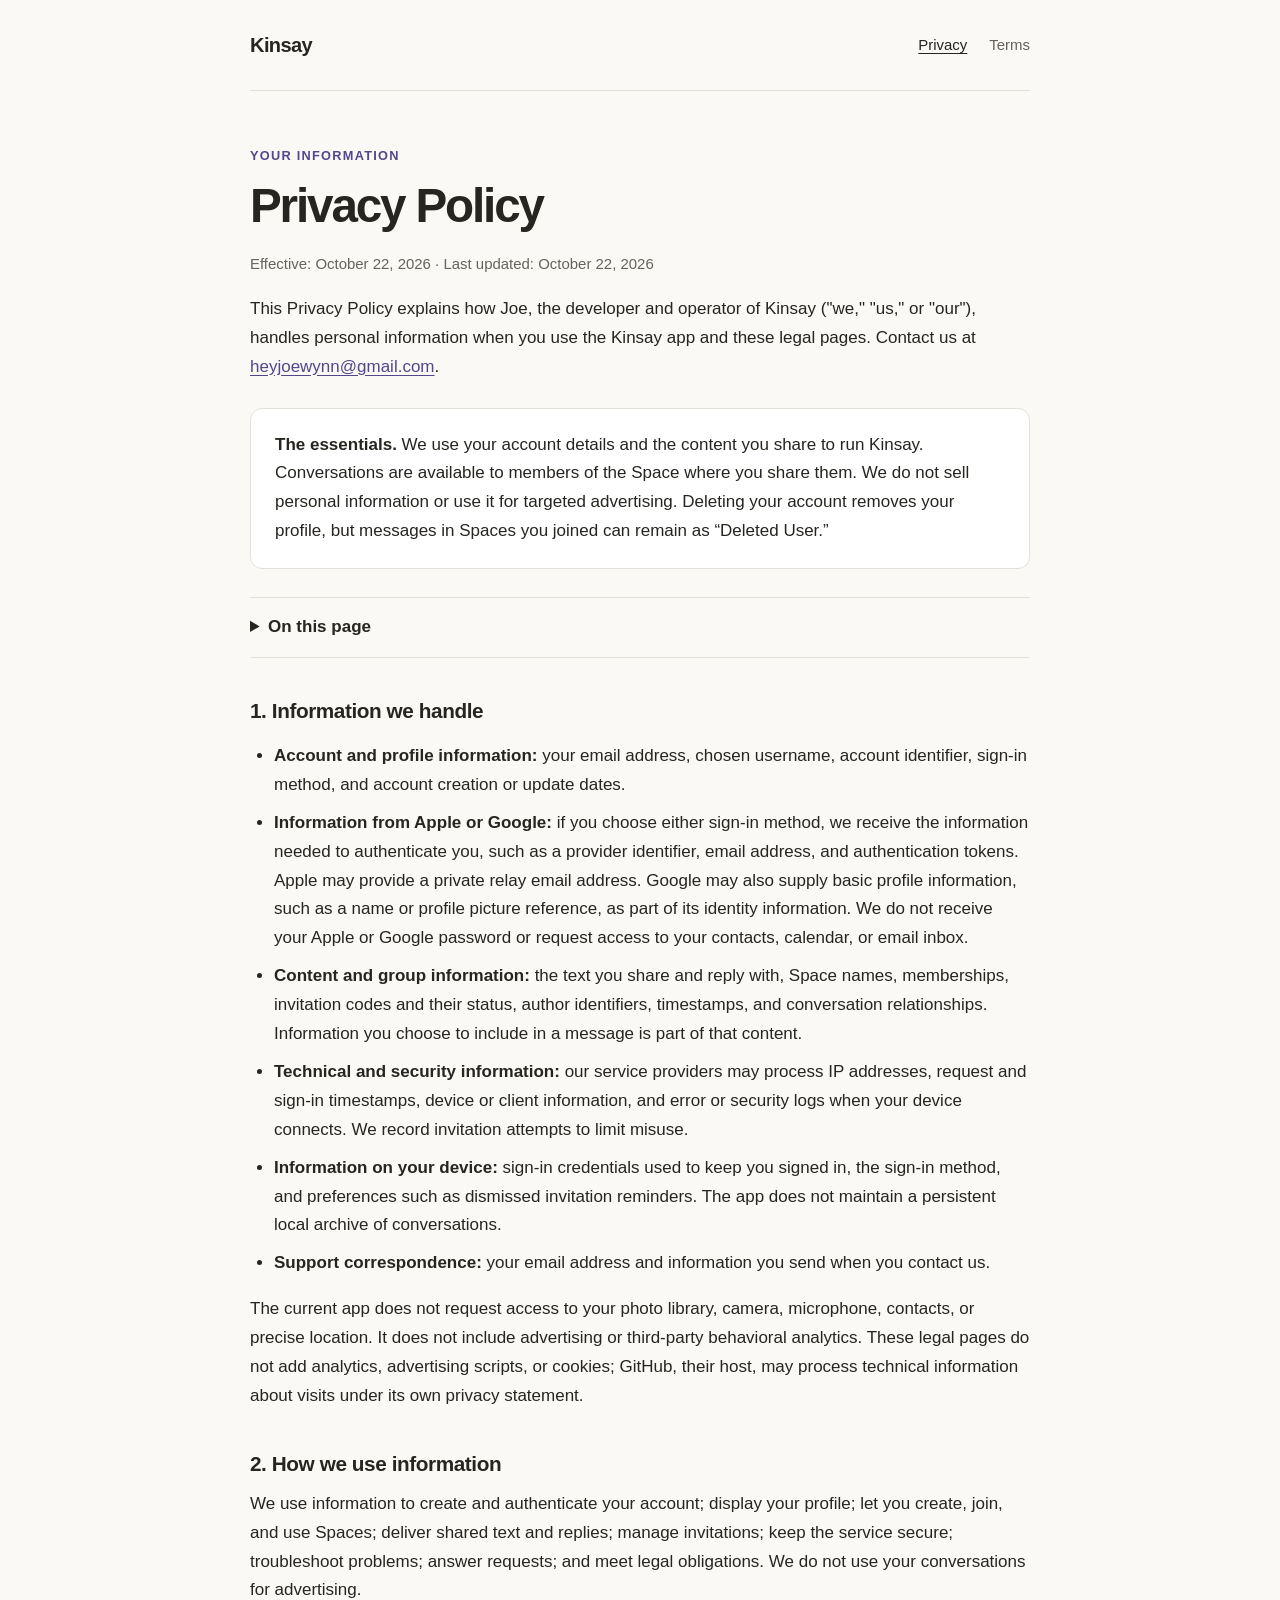
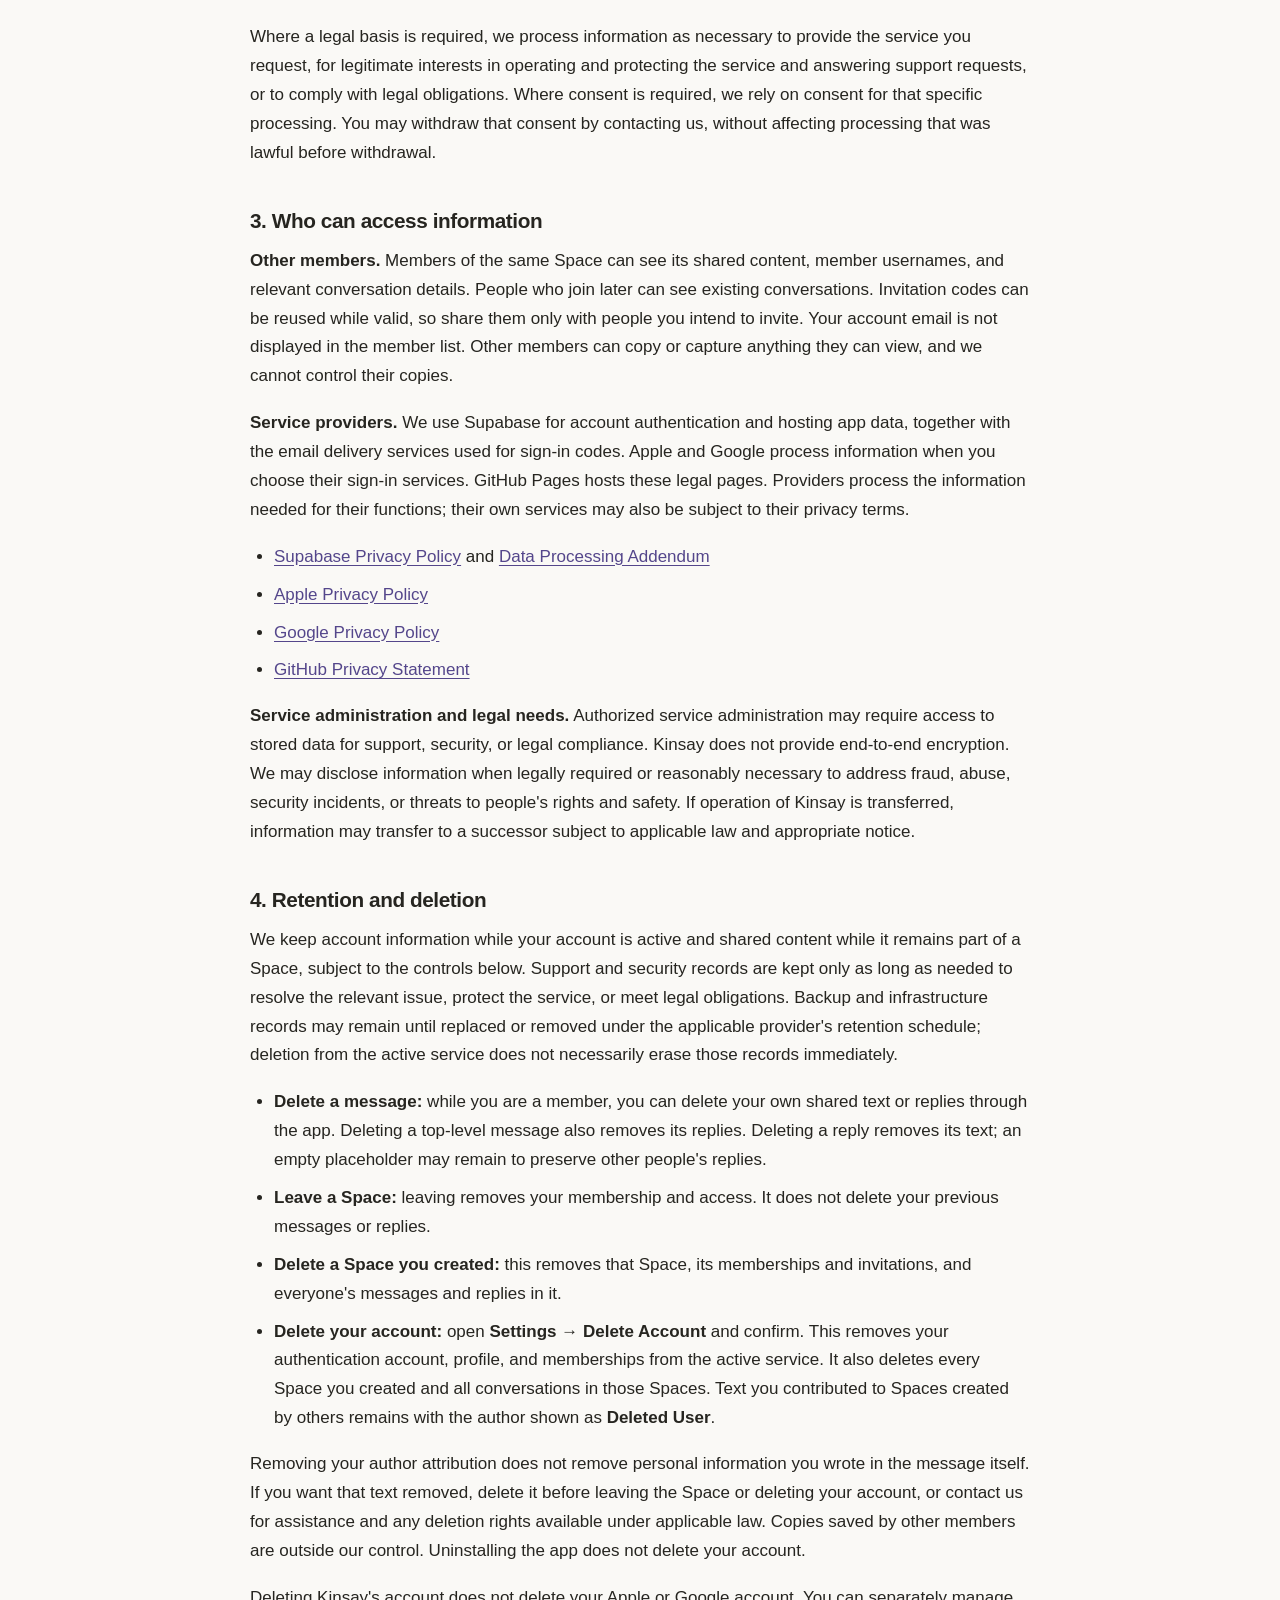
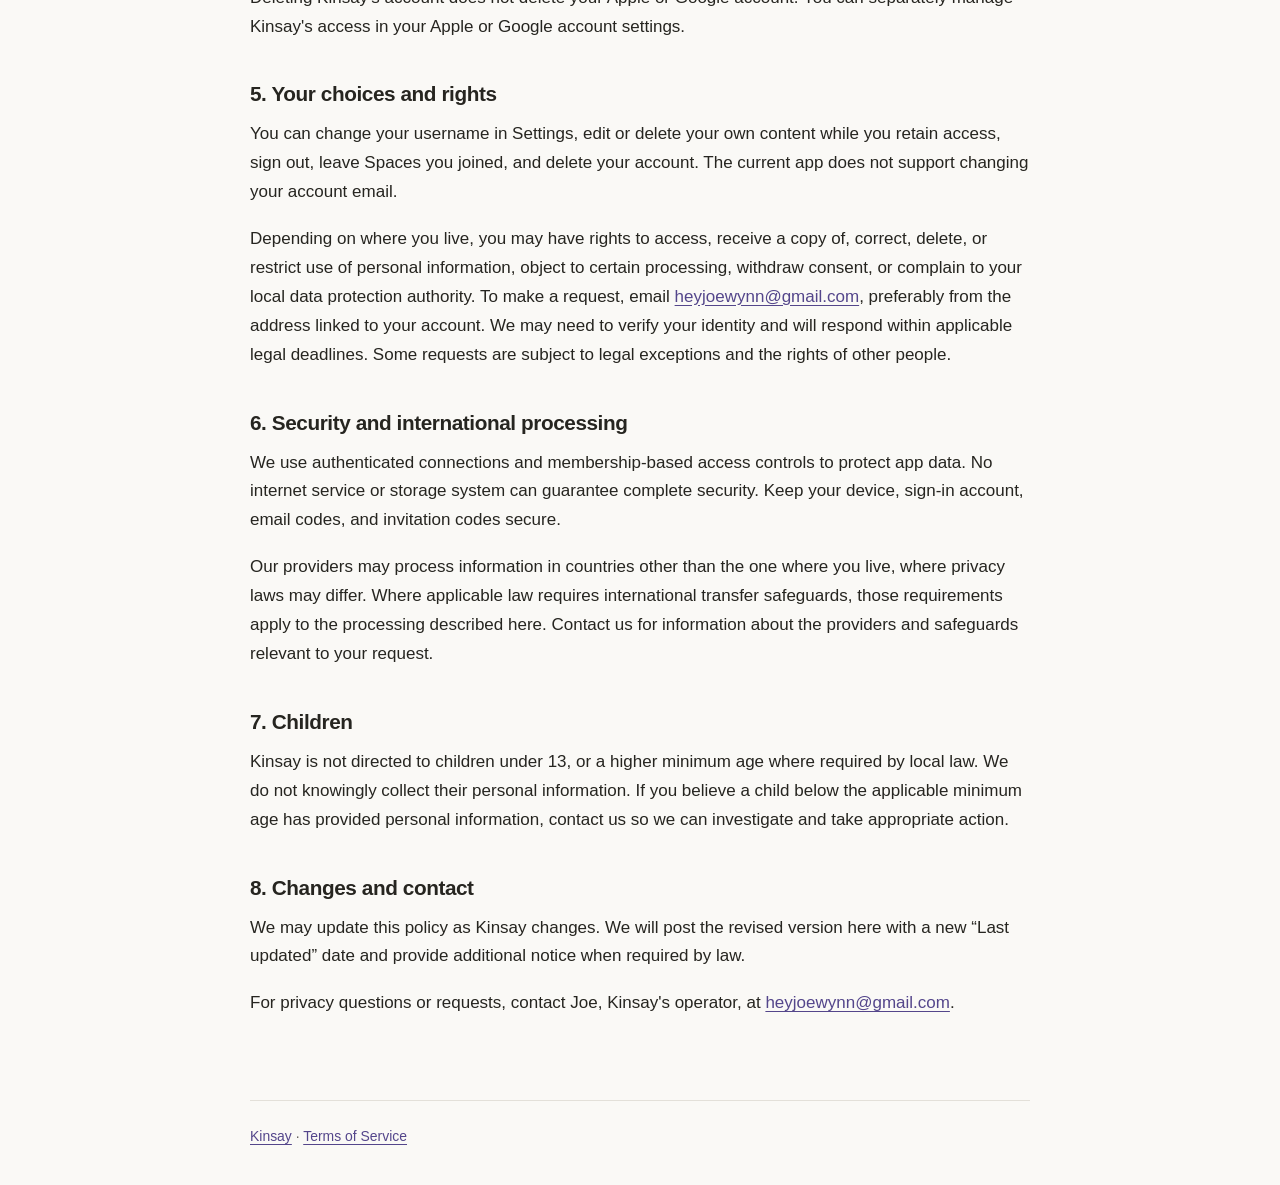
==== privacy.html @ 6ae23a5e "Publish Kinsay Privacy Policy and Terms of Service" ====
<!doctype html>
<html lang="en">
<head>
  <meta charset="utf-8">
  <meta name="viewport" content="width=device-width, initial-scale=1">
  <meta name="description" content="Learn how Kinsay handles account details, shared conversations, sign-in information, and account deletion.">
  <meta name="referrer" content="no-referrer">
  <title>Privacy Policy — Kinsay</title>
  <link rel="stylesheet" href="styles.css">
</head>
<body>
  <a class="skip-link" href="#main">Skip to content</a>
  <header class="site-header">
    <a class="brand" href="./" aria-label="Kinsay home">Kinsay</a>
    <nav aria-label="Legal"><a href="privacy.html" aria-current="page">Privacy</a><a href="terms.html">Terms</a></nav>
  </header>
  <main id="main">
    <article aria-labelledby="title">
      <p class="eyebrow">Your information</p>
      <h1 id="title">Privacy Policy</h1>
      <p class="date">Effective: October 22, 2026 · Last updated: October 22, 2026</p>
      <p>This Privacy Policy explains how Joe, the developer and operator of Kinsay ("we," "us," or "our"), handles personal information when you use the Kinsay app and these legal pages. Contact us at <a class="contact" href="mailto:heyjoewynn@gmail.com">heyjoewynn@gmail.com</a>.</p>
      <div class="notice">
        <p><strong>The essentials.</strong> We use your account details and the content you share to run Kinsay. Conversations are available to members of the Space where you share them. We do not sell personal information or use it for targeted advertising. Deleting your account removes your profile, but messages in Spaces you joined can remain as “Deleted User.”</p>
      </div>
      <details>
        <summary>On this page</summary>
        <ol>
          <li><a href="#information">Information we handle</a></li>
          <li><a href="#use">How we use information</a></li>
          <li><a href="#sharing">Who can access information</a></li>
          <li><a href="#retention">Retention and deletion</a></li>
          <li><a href="#choices">Your choices and rights</a></li>
          <li><a href="#security">Security and international processing</a></li>
          <li><a href="#children">Children</a></li>
          <li><a href="#changes">Changes and contact</a></li>
        </ol>
      </details>
      <h2 id="information">1. Information we handle</h2>
      <ul>
        <li><strong>Account and profile information:</strong> your email address, chosen username, account identifier, sign-in method, and account creation or update dates.</li>
        <li><strong>Information from Apple or Google:</strong> if you choose either sign-in method, we receive the information needed to authenticate you, such as a provider identifier, email address, and authentication tokens. Apple may provide a private relay email address. Google may also supply basic profile information, such as a name or profile picture reference, as part of its identity information. We do not receive your Apple or Google password or request access to your contacts, calendar, or email inbox.</li>
        <li><strong>Content and group information:</strong> the text you share and reply with, Space names, memberships, invitation codes and their status, author identifiers, timestamps, and conversation relationships. Information you choose to include in a message is part of that content.</li>
        <li><strong>Technical and security information:</strong> our service providers may process IP addresses, request and sign-in timestamps, device or client information, and error or security logs when your device connects. We record invitation attempts to limit misuse.</li>
        <li><strong>Information on your device:</strong> sign-in credentials used to keep you signed in, the sign-in method, and preferences such as dismissed invitation reminders. The app does not maintain a persistent local archive of conversations.</li>
        <li><strong>Support correspondence:</strong> your email address and information you send when you contact us.</li>
      </ul>
      <p>The current app does not request access to your photo library, camera, microphone, contacts, or precise location. It does not include advertising or third-party behavioral analytics. These legal pages do not add analytics, advertising scripts, or cookies; GitHub, their host, may process technical information about visits under its own privacy statement.</p>
      <h2 id="use">2. How we use information</h2>
      <p>We use information to create and authenticate your account; display your profile; let you create, join, and use Spaces; deliver shared text and replies; manage invitations; keep the service secure; troubleshoot problems; answer requests; and meet legal obligations. We do not use your conversations for advertising.</p>
      <p>Where a legal basis is required, we process information as necessary to provide the service you request, for legitimate interests in operating and protecting the service and answering support requests, or to comply with legal obligations. Where consent is required, we rely on consent for that specific processing. You may withdraw that consent by contacting us, without affecting processing that was lawful before withdrawal.</p>
      <h2 id="sharing">3. Who can access information</h2>
      <p><strong>Other members.</strong> Members of the same Space can see its shared content, member usernames, and relevant conversation details. People who join later can see existing conversations. Invitation codes can be reused while valid, so share them only with people you intend to invite. Your account email is not displayed in the member list. Other members can copy or capture anything they can view, and we cannot control their copies.</p>
      <p><strong>Service providers.</strong> We use Supabase for account authentication and hosting app data, together with the email delivery services used for sign-in codes. Apple and Google process information when you choose their sign-in services. GitHub Pages hosts these legal pages. Providers process the information needed for their functions; their own services may also be subject to their privacy terms.</p>
      <ul>
        <li><a href="https://supabase.com/privacy">Supabase Privacy Policy</a> and <a href="https://supabase.com/legal/dpa">Data Processing Addendum</a></li>
        <li><a href="https://www.apple.com/legal/privacy/">Apple Privacy Policy</a></li>
        <li><a href="https://policies.google.com/privacy">Google Privacy Policy</a></li>
        <li><a href="https://docs.github.com/en/site-policy/privacy-policies/github-general-privacy-statement">GitHub Privacy Statement</a></li>
      </ul>
      <p><strong>Service administration and legal needs.</strong> Authorized service administration may require access to stored data for support, security, or legal compliance. Kinsay does not provide end-to-end encryption. We may disclose information when legally required or reasonably necessary to address fraud, abuse, security incidents, or threats to people's rights and safety. If operation of Kinsay is transferred, information may transfer to a successor subject to applicable law and appropriate notice.</p>
      <h2 id="retention">4. Retention and deletion</h2>
      <p>We keep account information while your account is active and shared content while it remains part of a Space, subject to the controls below. Support and security records are kept only as long as needed to resolve the relevant issue, protect the service, or meet legal obligations. Backup and infrastructure records may remain until replaced or removed under the applicable provider's retention schedule; deletion from the active service does not necessarily erase those records immediately.</p>
      <ul>
        <li><strong>Delete a message:</strong> while you are a member, you can delete your own shared text or replies through the app. Deleting a top-level message also removes its replies. Deleting a reply removes its text; an empty placeholder may remain to preserve other people's replies.</li>
        <li><strong>Leave a Space:</strong> leaving removes your membership and access. It does not delete your previous messages or replies.</li>
        <li><strong>Delete a Space you created:</strong> this removes that Space, its memberships and invitations, and everyone's messages and replies in it.</li>
        <li><strong>Delete your account:</strong> open <strong>Settings → Delete Account</strong> and confirm. This removes your authentication account, profile, and memberships from the active service. It also deletes every Space you created and all conversations in those Spaces. Text you contributed to Spaces created by others remains with the author shown as <strong>Deleted User</strong>.</li>
      </ul>
      <p>Removing your author attribution does not remove personal information you wrote in the message itself. If you want that text removed, delete it before leaving the Space or deleting your account, or contact us for assistance and any deletion rights available under applicable law. Copies saved by other members are outside our control. Uninstalling the app does not delete your account.</p>
      <p>Deleting Kinsay's account does not delete your Apple or Google account. You can separately manage Kinsay's access in your Apple or Google account settings.</p>
      <h2 id="choices">5. Your choices and rights</h2>
      <p>You can change your username in Settings, edit or delete your own content while you retain access, sign out, leave Spaces you joined, and delete your account. The current app does not support changing your account email.</p>
      <p>Depending on where you live, you may have rights to access, receive a copy of, correct, delete, or restrict use of personal information, object to certain processing, withdraw consent, or complain to your local data protection authority. To make a request, email <a class="contact" href="mailto:heyjoewynn@gmail.com">heyjoewynn@gmail.com</a>, preferably from the address linked to your account. We may need to verify your identity and will respond within applicable legal deadlines. Some requests are subject to legal exceptions and the rights of other people.</p>
      <h2 id="security">6. Security and international processing</h2>
      <p>We use authenticated connections and membership-based access controls to protect app data. No internet service or storage system can guarantee complete security. Keep your device, sign-in account, email codes, and invitation codes secure.</p>
      <p>Our providers may process information in countries other than the one where you live, where privacy laws may differ. Where applicable law requires international transfer safeguards, those requirements apply to the processing described here. Contact us for information about the providers and safeguards relevant to your request.</p>
      <h2 id="children">7. Children</h2>
      <p>Kinsay is not directed to children under 13, or a higher minimum age where required by local law. We do not knowingly collect their personal information. If you believe a child below the applicable minimum age has provided personal information, contact us so we can investigate and take appropriate action.</p>
      <h2 id="changes">8. Changes and contact</h2>
      <p>We may update this policy as Kinsay changes. We will post the revised version here with a new “Last updated” date and provide additional notice when required by law.</p>
      <p>For privacy questions or requests, contact Joe, Kinsay's operator, at <a class="contact" href="mailto:heyjoewynn@gmail.com">heyjoewynn@gmail.com</a>.</p>
    </article>
  </main>
  <footer class="site-footer"><a href="./">Kinsay</a> · <a href="terms.html">Terms of Service</a></footer>
</body>
</html>
---- styles.css ----
:root {
  color-scheme: light dark;
  --background: #faf9f6;
  --surface: #ffffff;
  --text: #262520;
  --muted: #66635d;
  --line: #e3e0d9;
  --accent: #54468b;
  font-family: -apple-system, BlinkMacSystemFont, "Segoe UI", sans-serif;
  font-size: 17px;
  line-height: 1.7;
}
* { box-sizing: border-box; }
body { margin: 0; background: var(--background); color: var(--text); }
a { color: var(--accent); text-underline-offset: .18em; }
a:hover { text-decoration-thickness: 2px; }
a:focus-visible, summary:focus-visible {
  outline: 3px solid var(--accent); outline-offset: 5px; border-radius: 2px;
}
.skip-link { position: absolute; top: -100px; left: 20px; padding: 8px 14px; background: var(--surface); }
.skip-link:focus { top: 12px; z-index: 1; }
.site-header, main, .site-footer { width: min(100% - 48px, 780px); margin-inline: auto; }
.site-header { display: flex; flex-wrap: wrap; align-items: center; justify-content: space-between; gap: 12px 24px; padding-block: 28px; border-bottom: 1px solid var(--line); }
.brand { font-size: 1.18rem; font-weight: 700; color: var(--text); text-decoration: none; letter-spacing: -.03em; }
nav { display: flex; gap: 22px; font-size: .88rem; }
nav a { color: var(--muted); text-decoration: none; }
nav a[aria-current="page"] { color: var(--text); text-decoration: underline; }
main { padding-block: 54px 64px; }
.eyebrow { color: var(--accent); font-size: .75rem; font-weight: 650; letter-spacing: .1em; text-transform: uppercase; margin: 0 0 12px; }
h1 { font-size: clamp(2rem, 6vw, 2.8rem); line-height: 1.15; letter-spacing: -.045em; margin: 0 0 18px; }
h2 { font-size: 1.22rem; line-height: 1.4; letter-spacing: -.02em; margin: 38px 0 12px; scroll-margin-top: 20px; }
p { margin: 0 0 18px; }
li { margin-block: 9px; }
ul, ol { padding-left: 24px; }
.date, .muted { color: var(--muted); font-size: .88rem; }
.intro { font-size: 1.08rem; }
.notice { background: var(--surface); padding: 22px 24px; border: 1px solid var(--line); border-radius: 12px; margin-block: 26px; }
.notice p:last-child { margin-bottom: 0; }
details { border-block: 1px solid var(--line); padding-block: 15px; margin: 28px 0 34px; }
summary { cursor: pointer; font-weight: 600; }
.document-links { list-style: none; padding: 0; display: grid; gap: 16px; margin-top: 32px; }
.document-links li { margin: 0; }
.document-links a { display: block; background: var(--surface); border: 1px solid var(--line); border-radius: 12px; padding: 24px; color: var(--text); text-decoration: none; }
.document-links a:hover { border-color: var(--accent); }
.document-links strong { display: block; font-size: 1.12rem; margin-bottom: 4px; }
.document-links span { color: var(--muted); font-size: .94rem; }
.contact { overflow-wrap: anywhere; }
.site-footer { border-top: 1px solid var(--line); padding-block: 24px 36px; font-size: .82rem; color: var(--muted); }
@media (max-width: 480px) {
  .site-header, main, .site-footer { width: calc(100% - 36px); }
  .site-header { padding-block: 20px; }
  main { padding-block: 36px 44px; }
  nav { gap: 16px; }
  .notice, .document-links a { padding: 18px; }
}
@media (prefers-color-scheme: dark) {
  :root { --background: #1c1c1b; --surface: #242422; --text: #efede7; --muted: #b9b5ab; --line: #3c3b35; --accent: #c4b6fa; }
}
@media print {
  :root { color-scheme: light; --background: white; --surface: white; --text: black; --muted: #444; --line: #ccc; --accent: black; font-size: 11pt; }
  .site-header, .site-footer, details, .skip-link { display: none; }
  main { width: 100%; padding: 0; }
  h2 { break-after: avoid; }
  p, li { orphans: 3; widows: 3; }
}
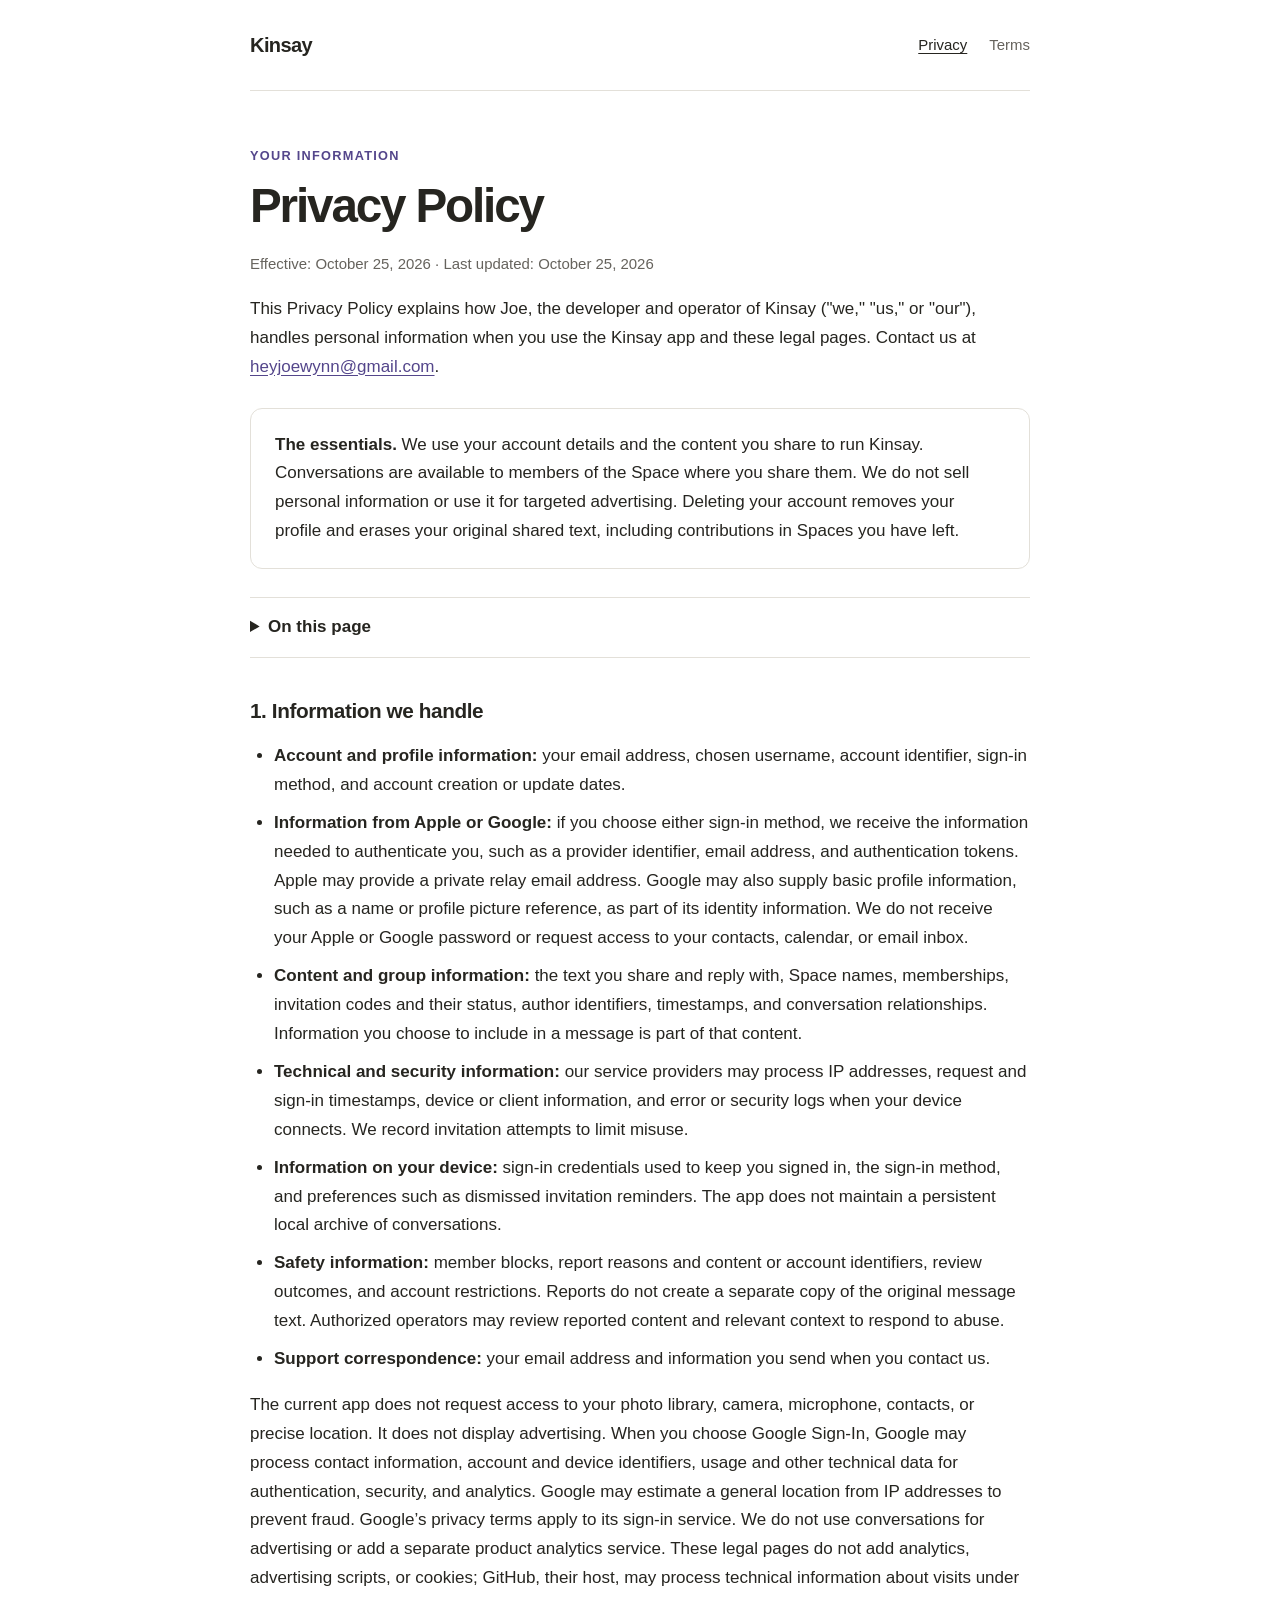
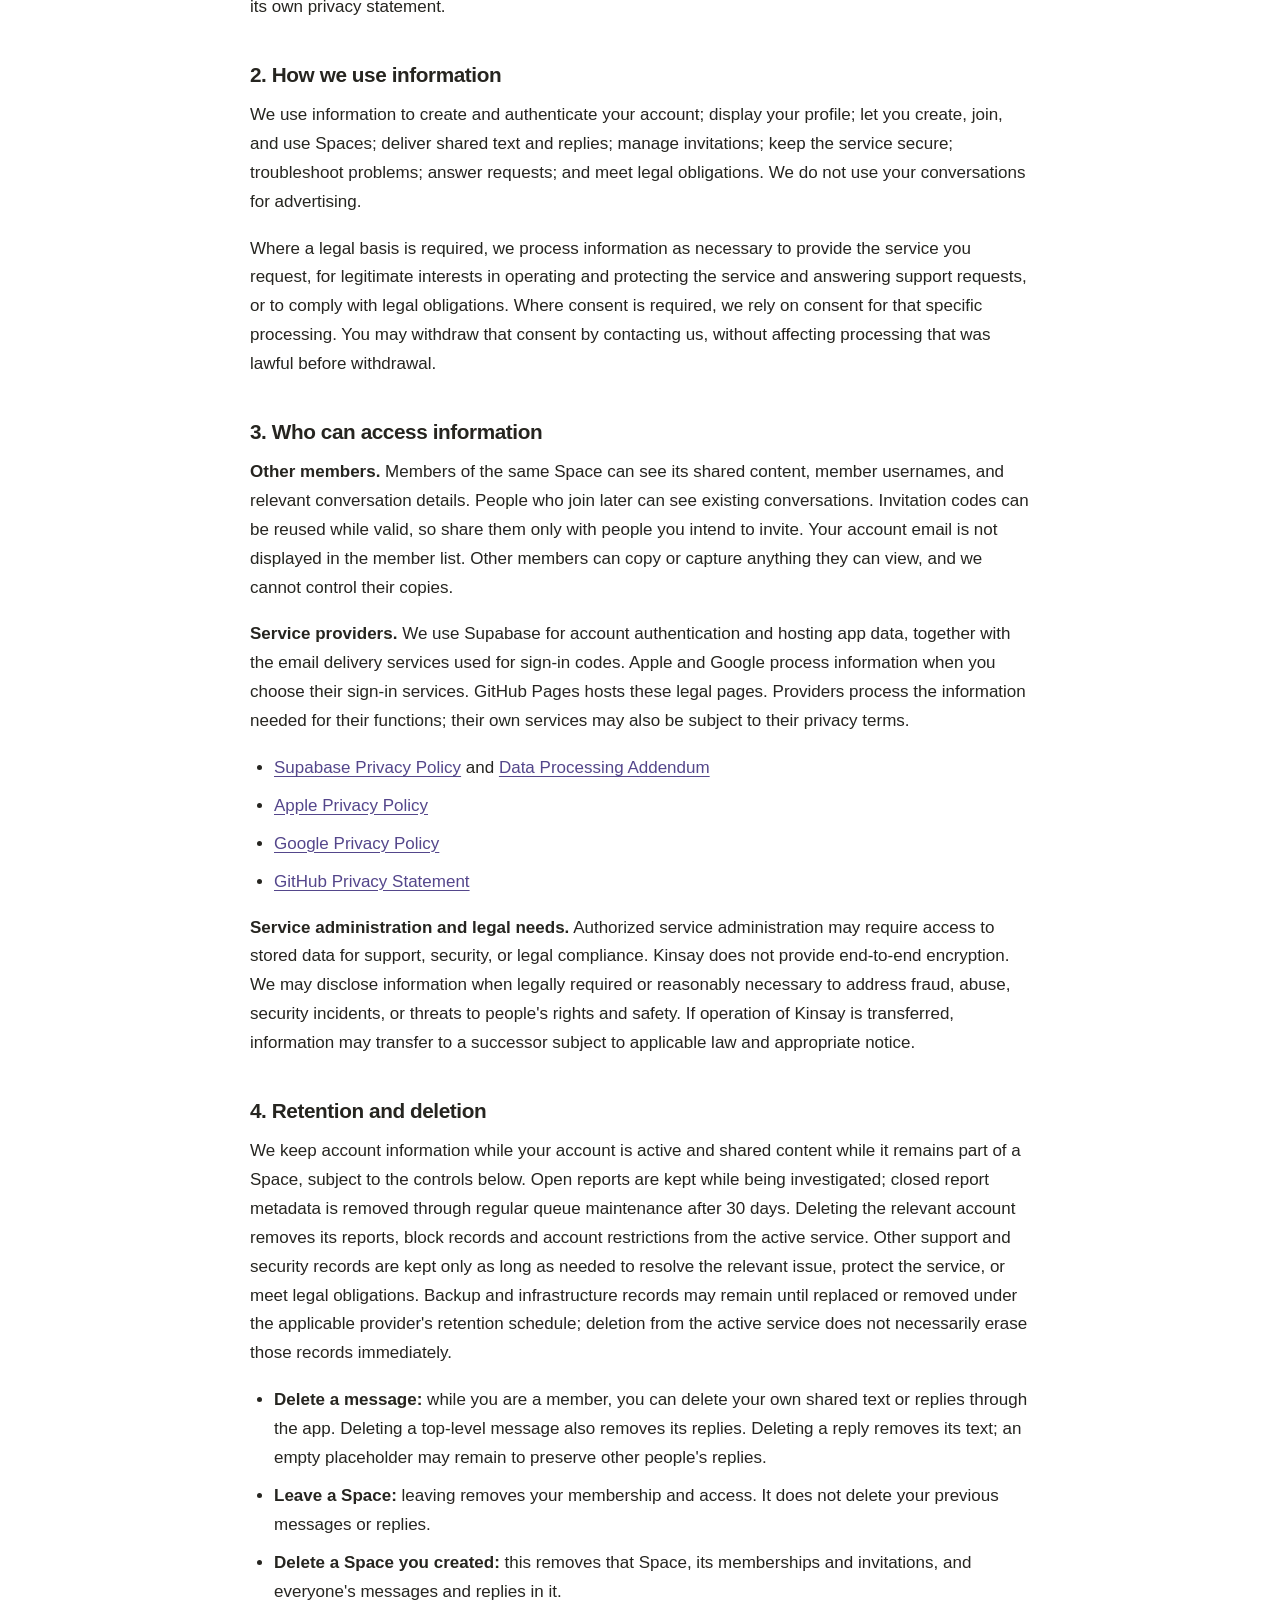
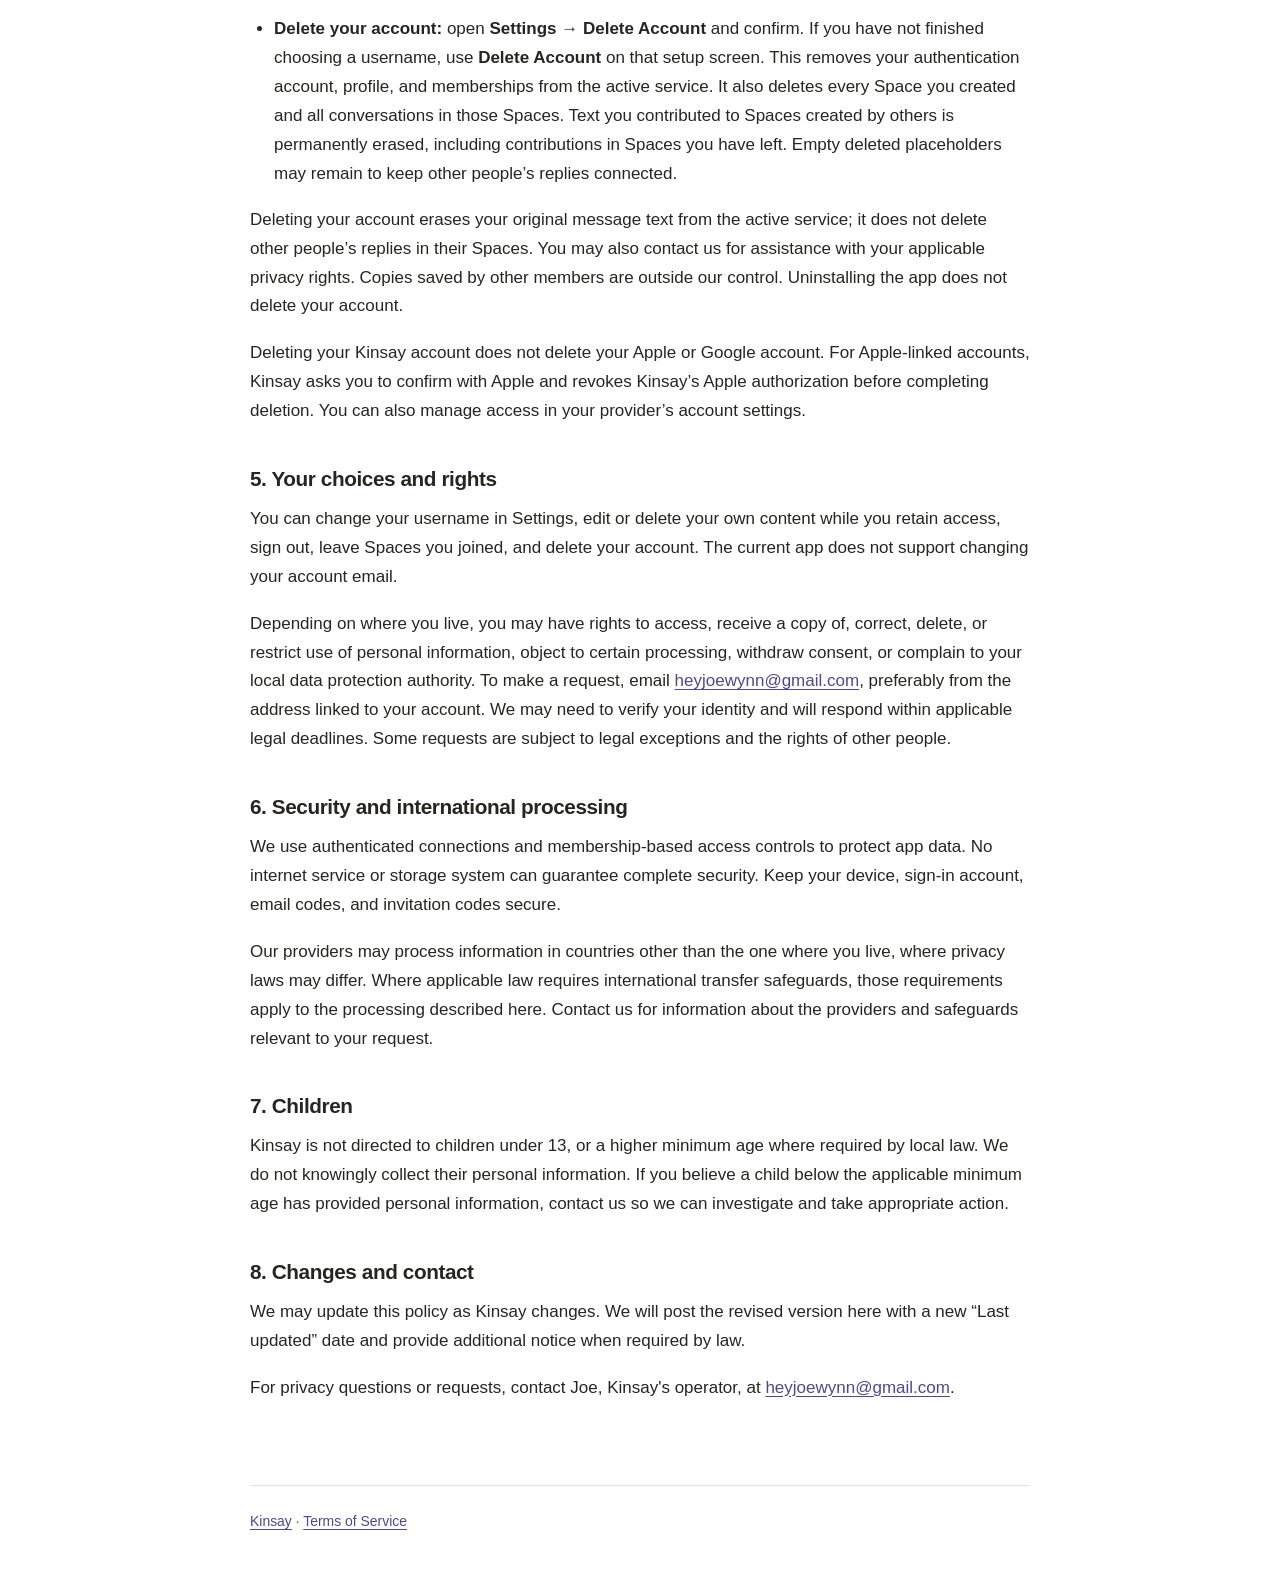
==== commit 19a4b35e: "Update account erasure, safety controls and sign-in privacy disclosures" ====
--- a/privacy.html
+++ b/privacy.html
@@ -18,10 +18,10 @@
     <article aria-labelledby="title">
       <p class="eyebrow">Your information</p>
       <h1 id="title">Privacy Policy</h1>
-      <p class="date">Effective: October 22, 2026 · Last updated: October 22, 2026</p>
+      <p class="date">Effective: October 25, 2026 · Last updated: October 25, 2026</p>
       <p>This Privacy Policy explains how Joe, the developer and operator of Kinsay ("we," "us," or "our"), handles personal information when you use the Kinsay app and these legal pages. Contact us at <a class="contact" href="mailto:heyjoewynn@gmail.com">heyjoewynn@gmail.com</a>.</p>
       <div class="notice">
-        <p><strong>The essentials.</strong> We use your account details and the content you share to run Kinsay. Conversations are available to members of the Space where you share them. We do not sell personal information or use it for targeted advertising. Deleting your account removes your profile, but messages in Spaces you joined can remain as “Deleted User.”</p>
+        <p><strong>The essentials.</strong> We use your account details and the content you share to run Kinsay. Conversations are available to members of the Space where you share them. We do not sell personal information or use it for targeted advertising. Deleting your account removes your profile and erases your original shared text, including contributions in Spaces you have left.</p>
       </div>
       <details>
         <summary>On this page</summary>
@@ -43,9 +43,10 @@
         <li><strong>Content and group information:</strong> the text you share and reply with, Space names, memberships, invitation codes and their status, author identifiers, timestamps, and conversation relationships. Information you choose to include in a message is part of that content.</li>
         <li><strong>Technical and security information:</strong> our service providers may process IP addresses, request and sign-in timestamps, device or client information, and error or security logs when your device connects. We record invitation attempts to limit misuse.</li>
         <li><strong>Information on your device:</strong> sign-in credentials used to keep you signed in, the sign-in method, and preferences such as dismissed invitation reminders. The app does not maintain a persistent local archive of conversations.</li>
+        <li><strong>Safety information:</strong> member blocks, report reasons and content or account identifiers, review outcomes, and account restrictions. Reports do not create a separate copy of the original message text. Authorized operators may review reported content and relevant context to respond to abuse.</li>
         <li><strong>Support correspondence:</strong> your email address and information you send when you contact us.</li>
       </ul>
-      <p>The current app does not request access to your photo library, camera, microphone, contacts, or precise location. It does not include advertising or third-party behavioral analytics. These legal pages do not add analytics, advertising scripts, or cookies; GitHub, their host, may process technical information about visits under its own privacy statement.</p>
+      <p>The current app does not request access to your photo library, camera, microphone, contacts, or precise location. It does not display advertising. When you choose Google Sign-In, Google may process contact information, account and device identifiers, usage and other technical data for authentication, security, and analytics. Google may estimate a general location from IP addresses to prevent fraud. Google’s privacy terms apply to its sign-in service. We do not use conversations for advertising or add a separate product analytics service. These legal pages do not add analytics, advertising scripts, or cookies; GitHub, their host, may process technical information about visits under its own privacy statement.</p>
       <h2 id="use">2. How we use information</h2>
       <p>We use information to create and authenticate your account; display your profile; let you create, join, and use Spaces; deliver shared text and replies; manage invitations; keep the service secure; troubleshoot problems; answer requests; and meet legal obligations. We do not use your conversations for advertising.</p>
       <p>Where a legal basis is required, we process information as necessary to provide the service you request, for legitimate interests in operating and protecting the service and answering support requests, or to comply with legal obligations. Where consent is required, we rely on consent for that specific processing. You may withdraw that consent by contacting us, without affecting processing that was lawful before withdrawal.</p>
@@ -60,15 +61,15 @@
       </ul>
       <p><strong>Service administration and legal needs.</strong> Authorized service administration may require access to stored data for support, security, or legal compliance. Kinsay does not provide end-to-end encryption. We may disclose information when legally required or reasonably necessary to address fraud, abuse, security incidents, or threats to people's rights and safety. If operation of Kinsay is transferred, information may transfer to a successor subject to applicable law and appropriate notice.</p>
       <h2 id="retention">4. Retention and deletion</h2>
-      <p>We keep account information while your account is active and shared content while it remains part of a Space, subject to the controls below. Support and security records are kept only as long as needed to resolve the relevant issue, protect the service, or meet legal obligations. Backup and infrastructure records may remain until replaced or removed under the applicable provider's retention schedule; deletion from the active service does not necessarily erase those records immediately.</p>
+      <p>We keep account information while your account is active and shared content while it remains part of a Space, subject to the controls below. Open reports are kept while being investigated; closed report metadata is removed through regular queue maintenance after 30 days. Deleting the relevant account removes its reports, block records and account restrictions from the active service. Other support and security records are kept only as long as needed to resolve the relevant issue, protect the service, or meet legal obligations. Backup and infrastructure records may remain until replaced or removed under the applicable provider's retention schedule; deletion from the active service does not necessarily erase those records immediately.</p>
       <ul>
         <li><strong>Delete a message:</strong> while you are a member, you can delete your own shared text or replies through the app. Deleting a top-level message also removes its replies. Deleting a reply removes its text; an empty placeholder may remain to preserve other people's replies.</li>
         <li><strong>Leave a Space:</strong> leaving removes your membership and access. It does not delete your previous messages or replies.</li>
         <li><strong>Delete a Space you created:</strong> this removes that Space, its memberships and invitations, and everyone's messages and replies in it.</li>
-        <li><strong>Delete your account:</strong> open <strong>Settings → Delete Account</strong> and confirm. This removes your authentication account, profile, and memberships from the active service. It also deletes every Space you created and all conversations in those Spaces. Text you contributed to Spaces created by others remains with the author shown as <strong>Deleted User</strong>.</li>
+        <li><strong>Delete your account:</strong> open <strong>Settings → Delete Account</strong> and confirm. If you have not finished choosing a username, use <strong>Delete Account</strong> on that setup screen. This removes your authentication account, profile, and memberships from the active service. It also deletes every Space you created and all conversations in those Spaces. Text you contributed to Spaces created by others is permanently erased, including contributions in Spaces you have left. Empty deleted placeholders may remain to keep other people’s replies connected.</li>
       </ul>
-      <p>Removing your author attribution does not remove personal information you wrote in the message itself. If you want that text removed, delete it before leaving the Space or deleting your account, or contact us for assistance and any deletion rights available under applicable law. Copies saved by other members are outside our control. Uninstalling the app does not delete your account.</p>
-      <p>Deleting Kinsay's account does not delete your Apple or Google account. You can separately manage Kinsay's access in your Apple or Google account settings.</p>
+      <p>Deleting your account erases your original message text from the active service; it does not delete other people’s replies in their Spaces. You may also contact us for assistance with your applicable privacy rights. Copies saved by other members are outside our control. Uninstalling the app does not delete your account.</p>
+      <p>Deleting your Kinsay account does not delete your Apple or Google account. For Apple-linked accounts, Kinsay asks you to confirm with Apple and revokes Kinsay’s Apple authorization before completing deletion. You can also manage access in your provider’s account settings.</p>
       <h2 id="choices">5. Your choices and rights</h2>
       <p>You can change your username in Settings, edit or delete your own content while you retain access, sign out, leave Spaces you joined, and delete your account. The current app does not support changing your account email.</p>
       <p>Depending on where you live, you may have rights to access, receive a copy of, correct, delete, or restrict use of personal information, object to certain processing, withdraw consent, or complain to your local data protection authority. To make a request, email <a class="contact" href="mailto:heyjoewynn@gmail.com">heyjoewynn@gmail.com</a>, preferably from the address linked to your account. We may need to verify your identity and will respond within applicable legal deadlines. Some requests are subject to legal exceptions and the rights of other people.</p>
--- a/styles.css
+++ b/styles.css
@@ -1,6 +1,5 @@
 :root {
   color-scheme: light dark;
-  --background: #faf9f6;
   --surface: #ffffff;
   --text: #262520;
   --muted: #66635d;
@@ -11,7 +10,7 @@
   line-height: 1.7;
 }
 * { box-sizing: border-box; }
-body { margin: 0; background: var(--background); color: var(--text); }
+body { margin: 0; color: var(--text); }
 a { color: var(--accent); text-underline-offset: .18em; }
 a:hover { text-decoration-thickness: 2px; }
 a:focus-visible, summary:focus-visible {
@@ -54,10 +53,10 @@
   .notice, .document-links a { padding: 18px; }
 }
 @media (prefers-color-scheme: dark) {
-  :root { --background: #1c1c1b; --surface: #242422; --text: #efede7; --muted: #b9b5ab; --line: #3c3b35; --accent: #c4b6fa; }
+  :root { --surface: #242422; --text: #efede7; --muted: #b9b5ab; --line: #3c3b35; --accent: #c4b6fa; }
 }
 @media print {
-  :root { color-scheme: light; --background: white; --surface: white; --text: black; --muted: #444; --line: #ccc; --accent: black; font-size: 11pt; }
+  :root { color-scheme: light; --surface: white; --text: black; --muted: #444; --line: #ccc; --accent: black; font-size: 11pt; }
   .site-header, .site-footer, details, .skip-link { display: none; }
   main { width: 100%; padding: 0; }
   h2 { break-after: avoid; }
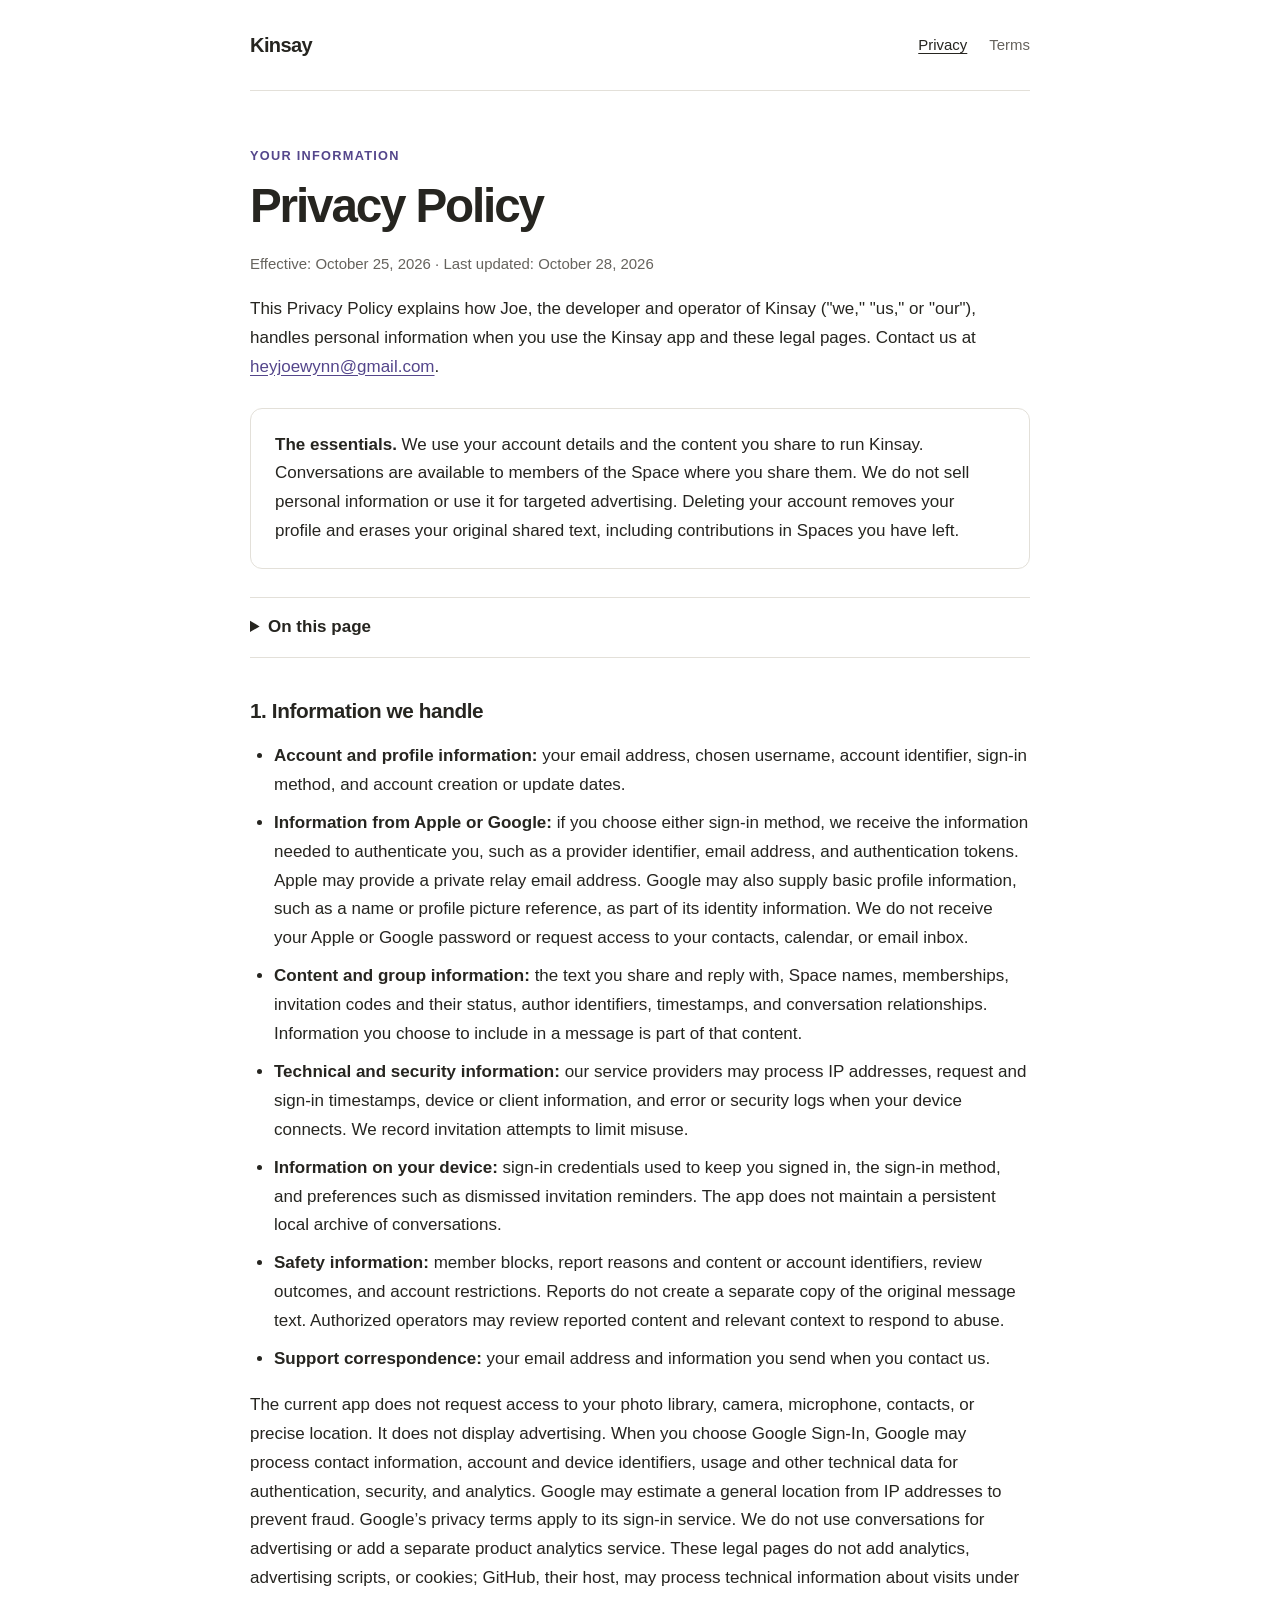
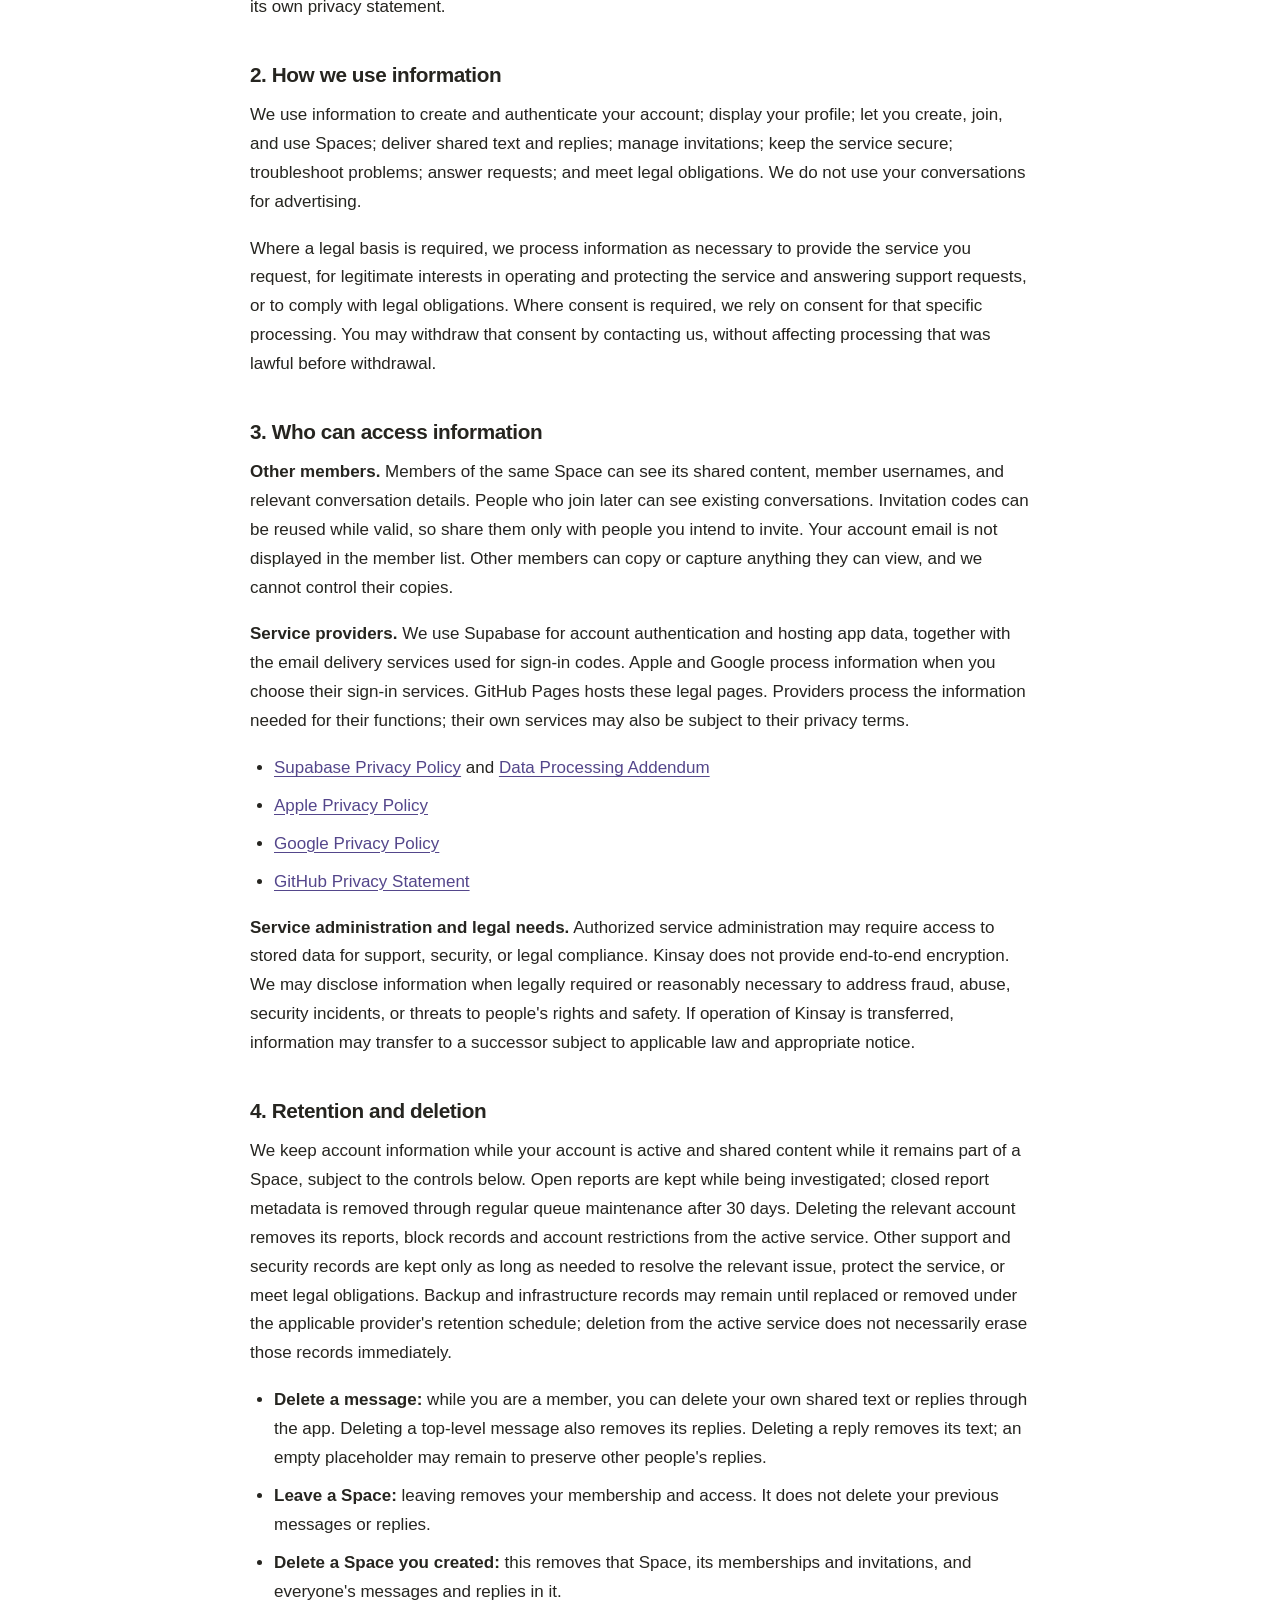
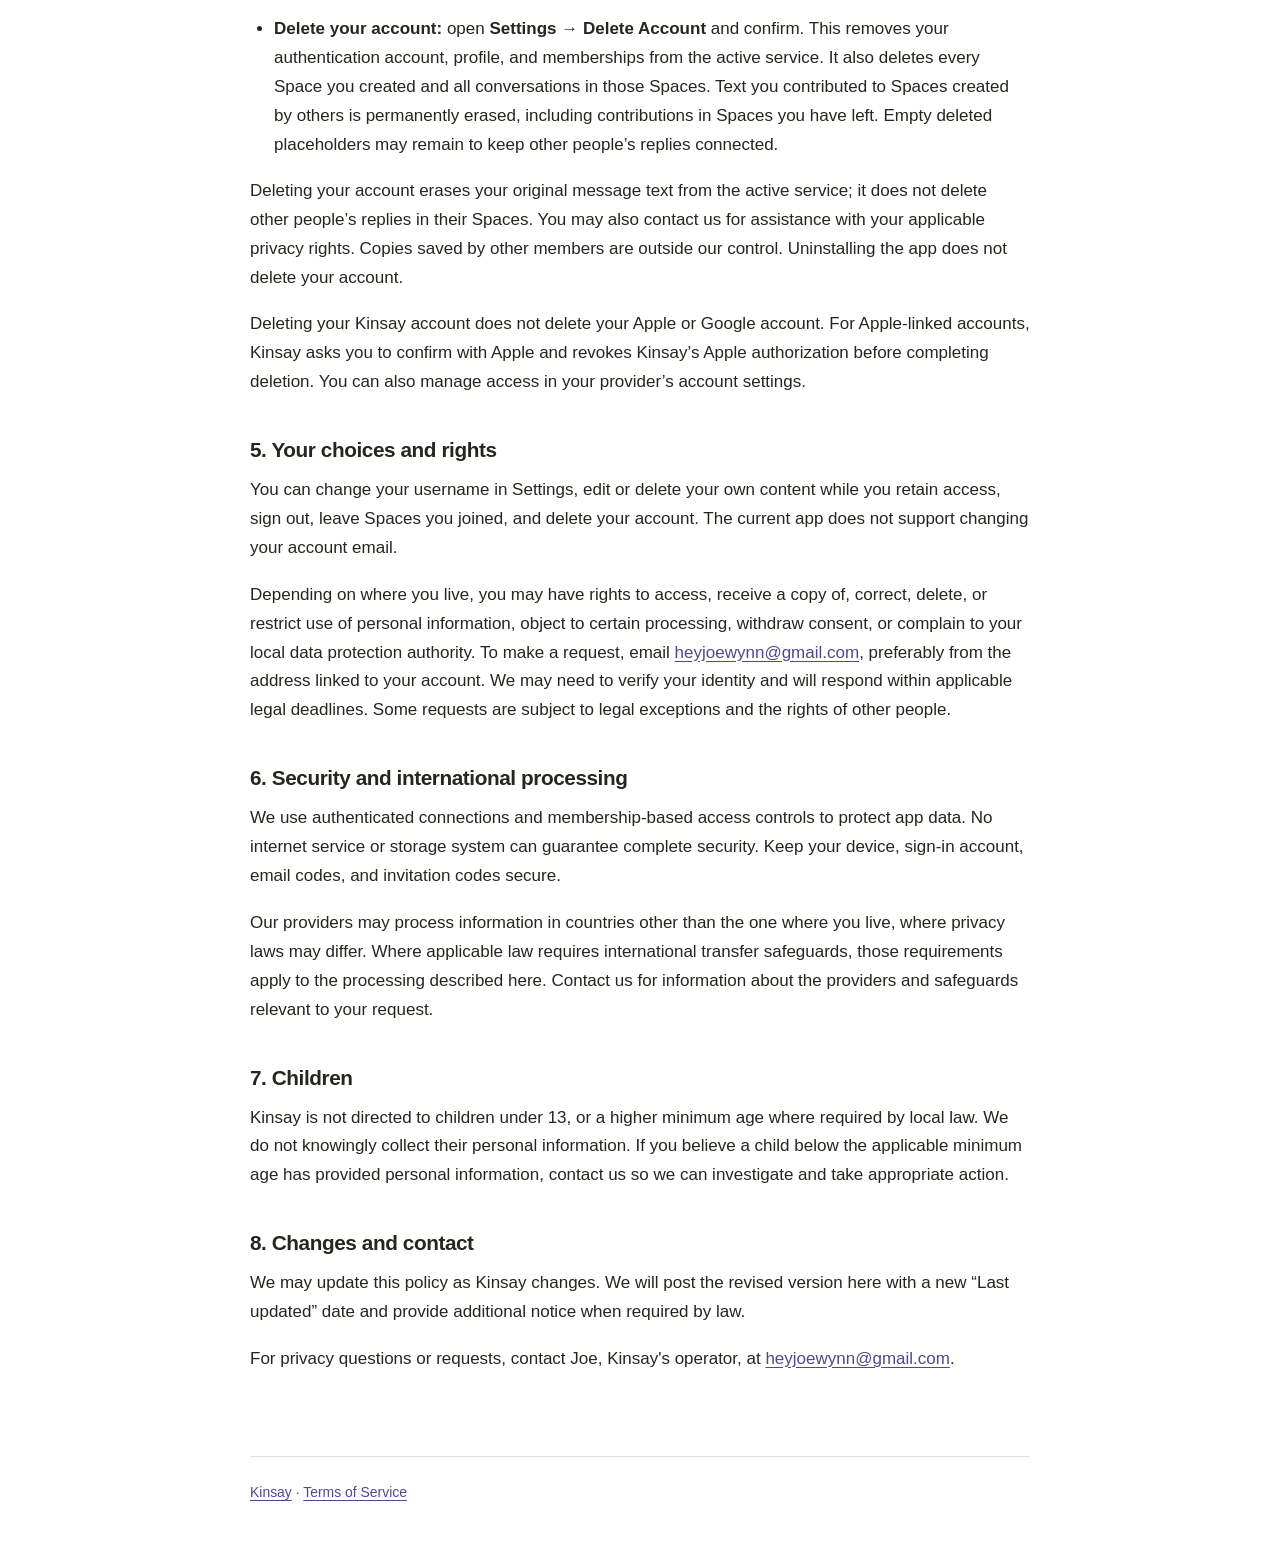
==== commit ee1cf481: "Correct account deletion instructions after ASR-11" ====
--- a/privacy.html
+++ b/privacy.html
@@ -18,7 +18,7 @@
     <article aria-labelledby="title">
       <p class="eyebrow">Your information</p>
       <h1 id="title">Privacy Policy</h1>
-      <p class="date">Effective: October 25, 2026 · Last updated: October 25, 2026</p>
+      <p class="date">Effective: October 25, 2026 · Last updated: October 28, 2026</p>
       <p>This Privacy Policy explains how Joe, the developer and operator of Kinsay ("we," "us," or "our"), handles personal information when you use the Kinsay app and these legal pages. Contact us at <a class="contact" href="mailto:heyjoewynn@gmail.com">heyjoewynn@gmail.com</a>.</p>
       <div class="notice">
         <p><strong>The essentials.</strong> We use your account details and the content you share to run Kinsay. Conversations are available to members of the Space where you share them. We do not sell personal information or use it for targeted advertising. Deleting your account removes your profile and erases your original shared text, including contributions in Spaces you have left.</p>
@@ -66,7 +66,7 @@
         <li><strong>Delete a message:</strong> while you are a member, you can delete your own shared text or replies through the app. Deleting a top-level message also removes its replies. Deleting a reply removes its text; an empty placeholder may remain to preserve other people's replies.</li>
         <li><strong>Leave a Space:</strong> leaving removes your membership and access. It does not delete your previous messages or replies.</li>
         <li><strong>Delete a Space you created:</strong> this removes that Space, its memberships and invitations, and everyone's messages and replies in it.</li>
-        <li><strong>Delete your account:</strong> open <strong>Settings → Delete Account</strong> and confirm. If you have not finished choosing a username, use <strong>Delete Account</strong> on that setup screen. This removes your authentication account, profile, and memberships from the active service. It also deletes every Space you created and all conversations in those Spaces. Text you contributed to Spaces created by others is permanently erased, including contributions in Spaces you have left. Empty deleted placeholders may remain to keep other people’s replies connected.</li>
+        <li><strong>Delete your account:</strong> open <strong>Settings → Delete Account</strong> and confirm. This removes your authentication account, profile, and memberships from the active service. It also deletes every Space you created and all conversations in those Spaces. Text you contributed to Spaces created by others is permanently erased, including contributions in Spaces you have left. Empty deleted placeholders may remain to keep other people’s replies connected.</li>
       </ul>
       <p>Deleting your account erases your original message text from the active service; it does not delete other people’s replies in their Spaces. You may also contact us for assistance with your applicable privacy rights. Copies saved by other members are outside our control. Uninstalling the app does not delete your account.</p>
       <p>Deleting your Kinsay account does not delete your Apple or Google account. For Apple-linked accounts, Kinsay asks you to confirm with Apple and revokes Kinsay’s Apple authorization before completing deletion. You can also manage access in your provider’s account settings.</p>
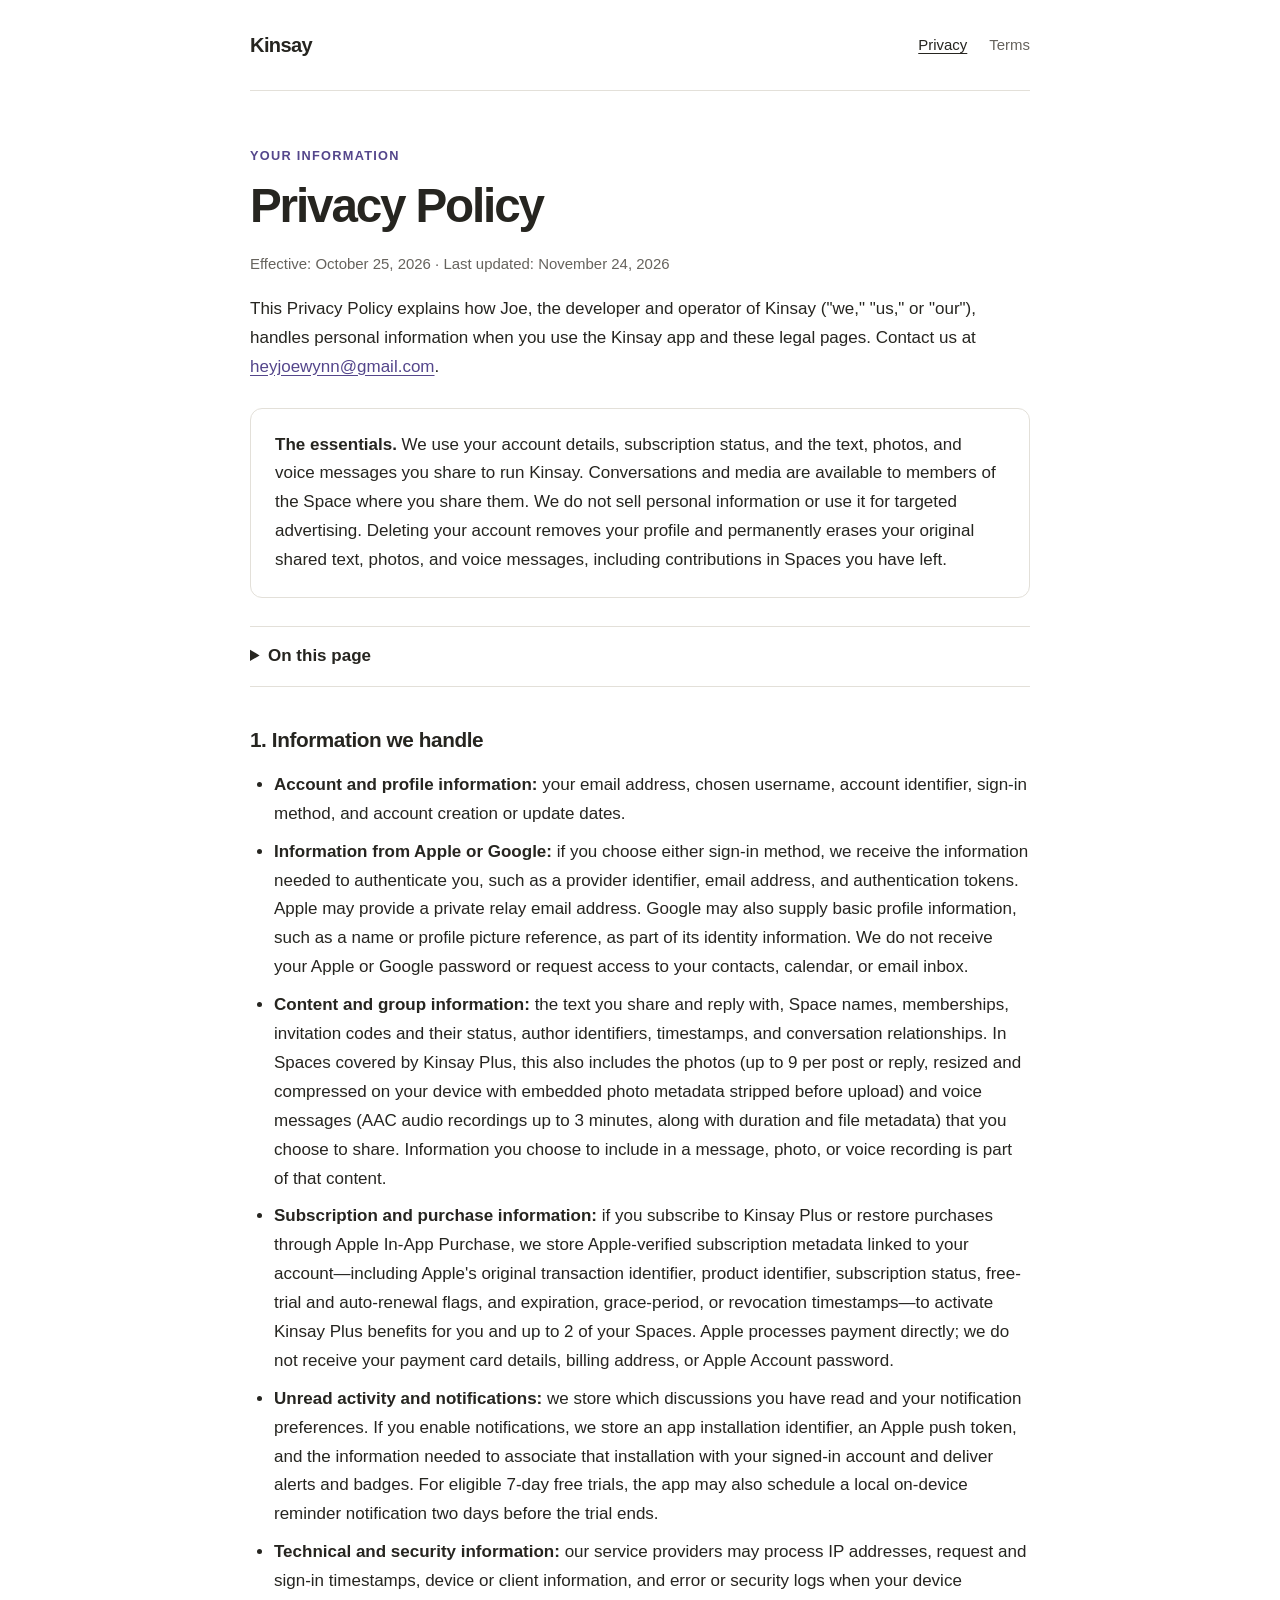
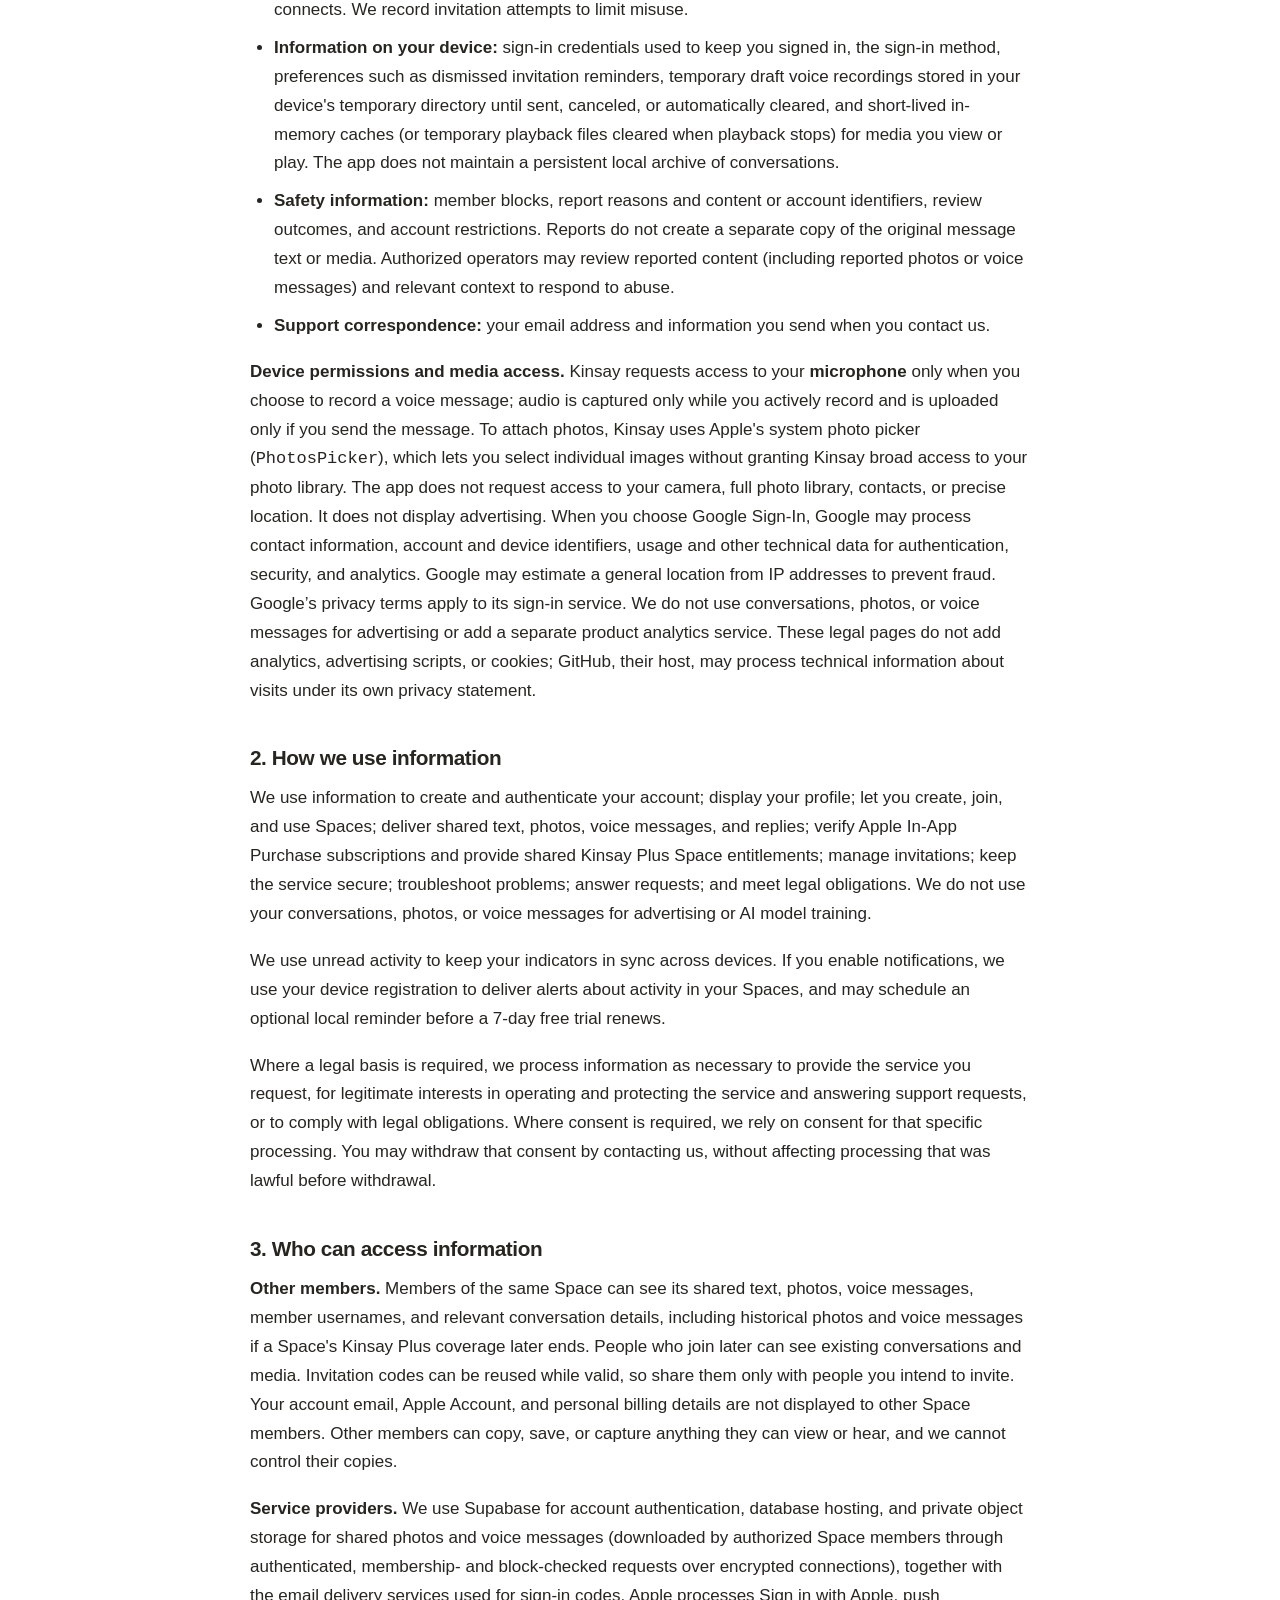
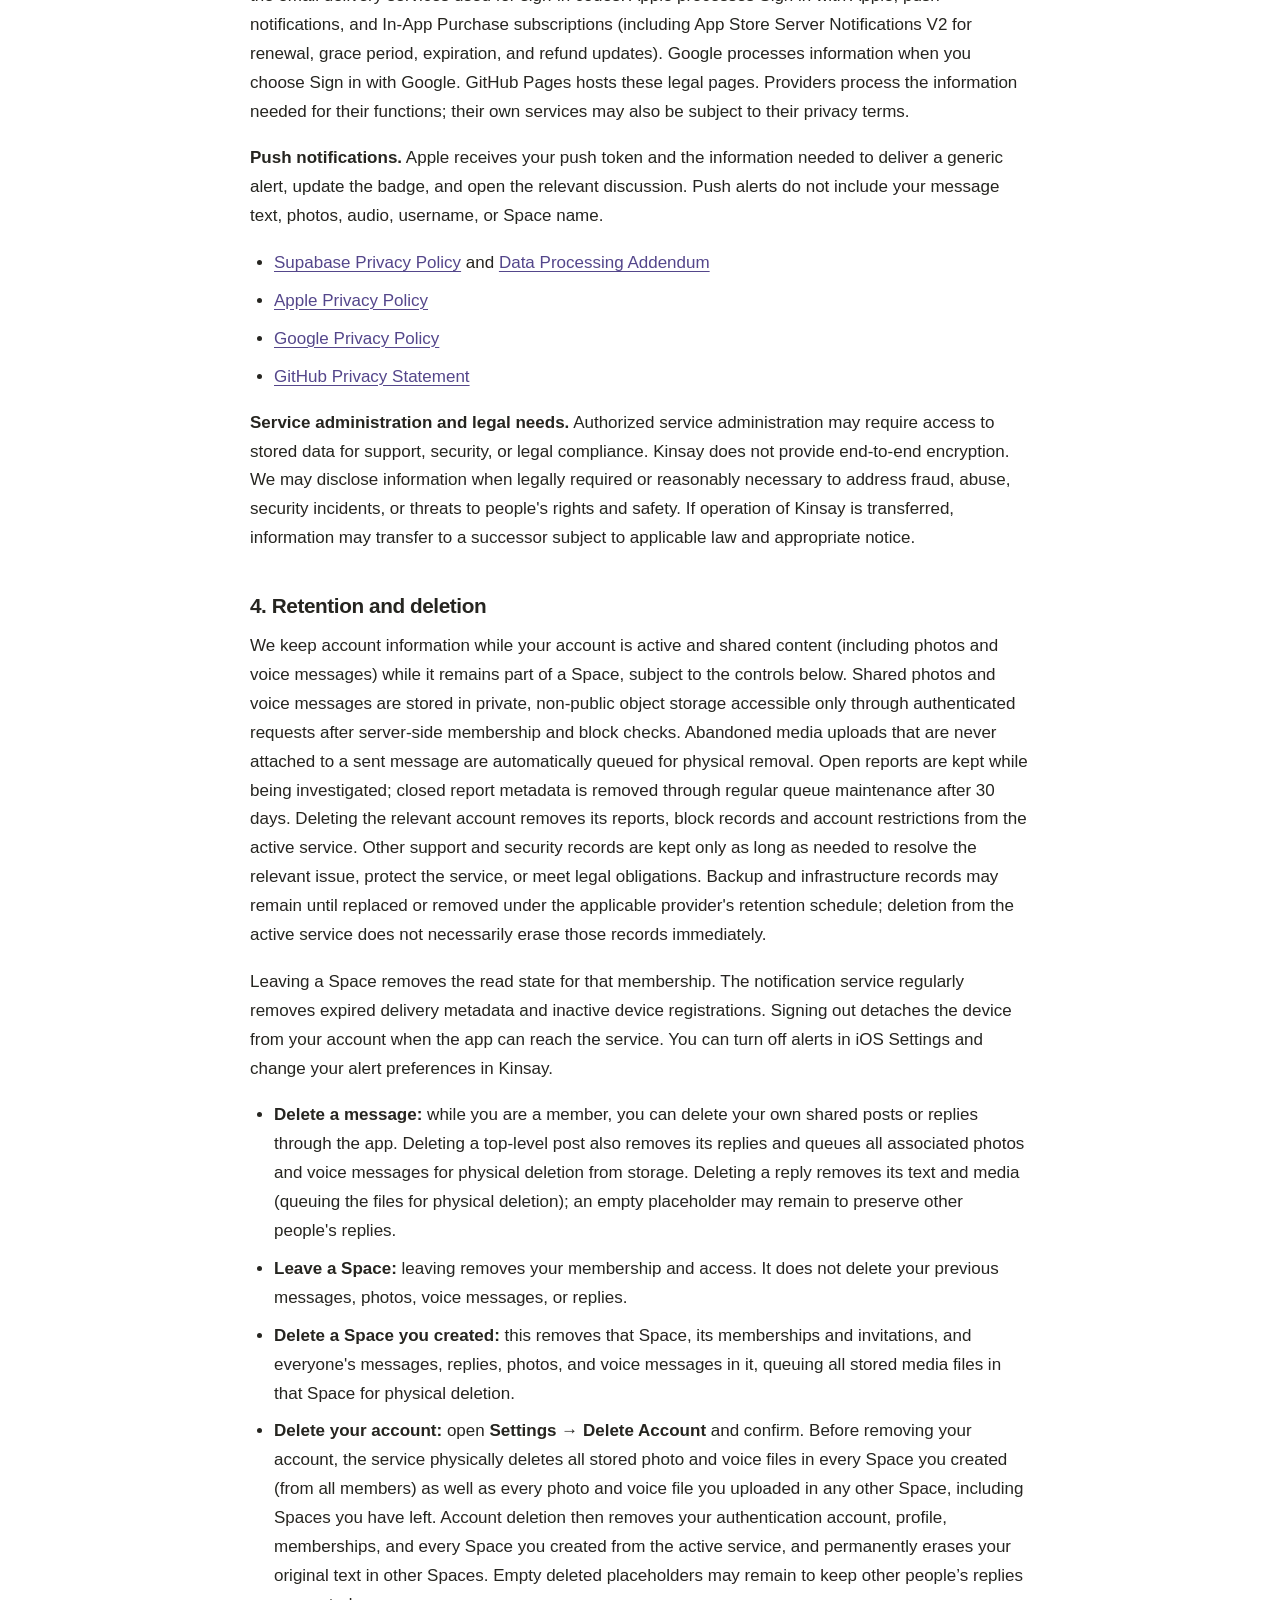
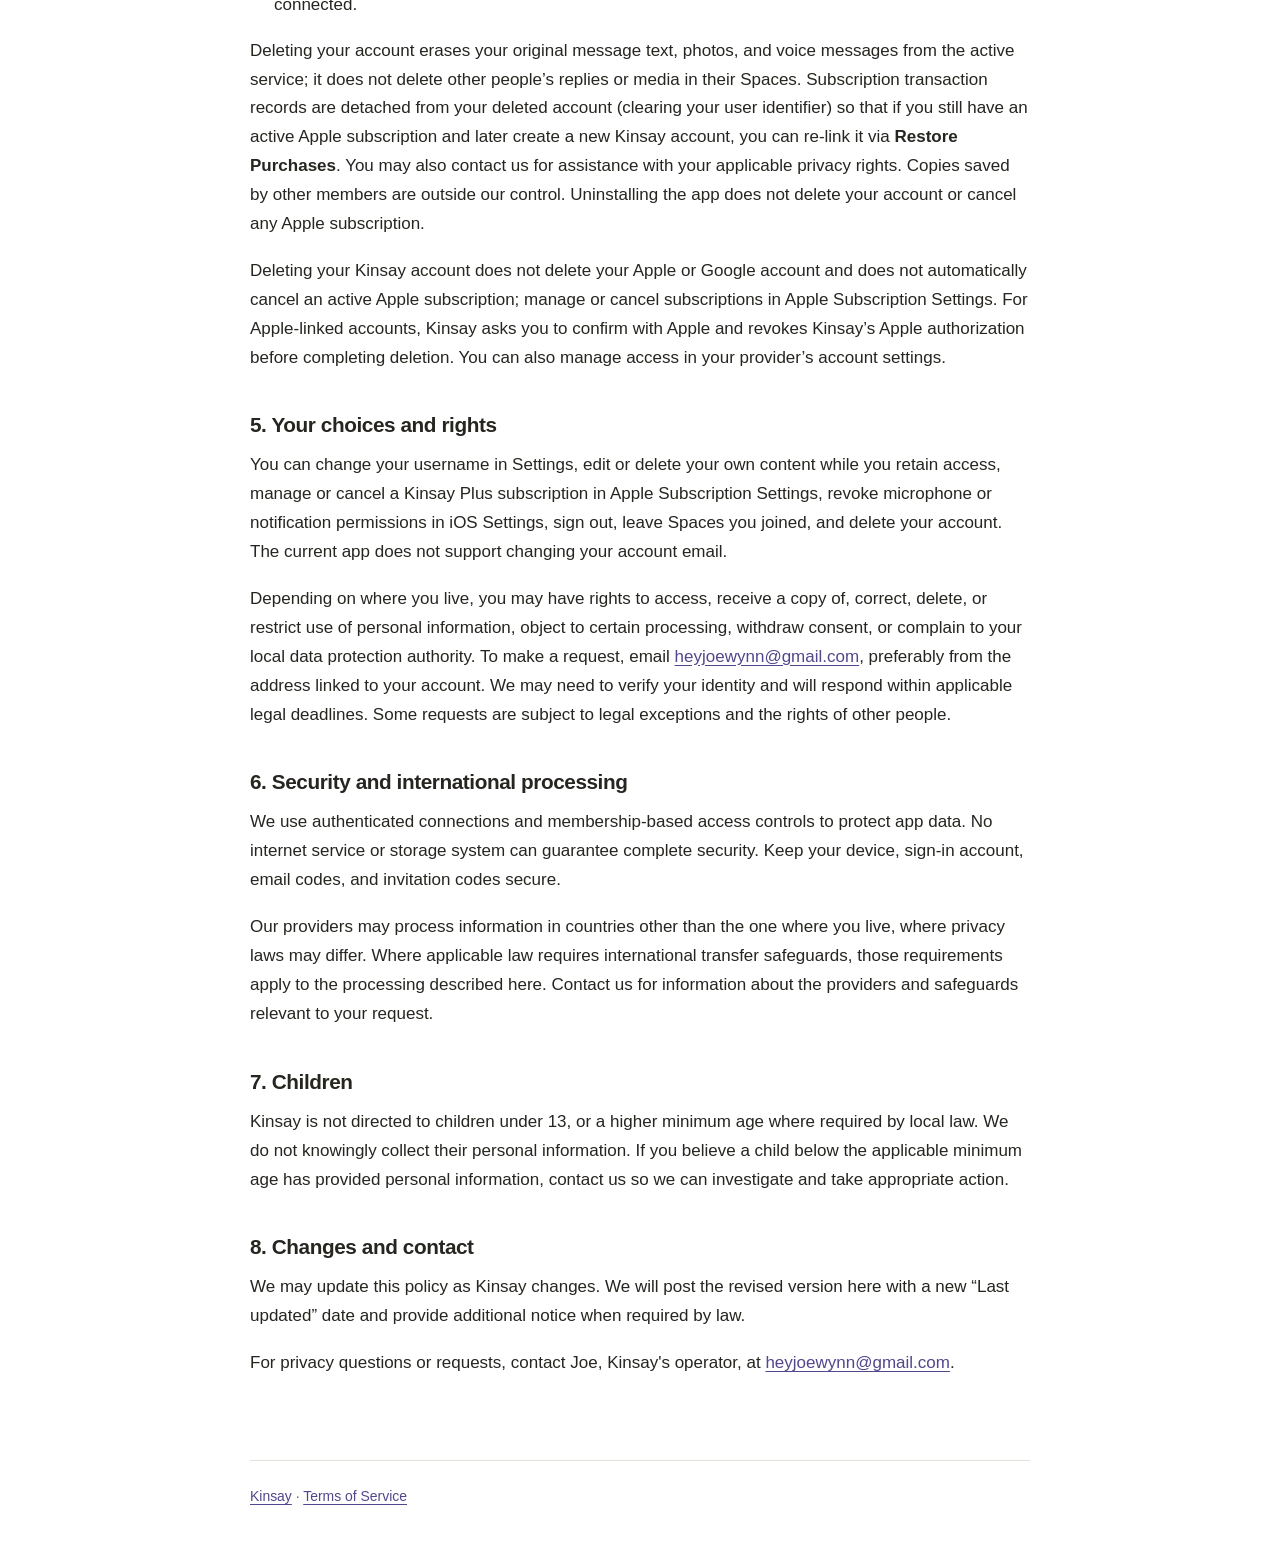
==== commit 67715357: "Update legal pages for v1.1 Kinsay Plus subscriptions and rich media" ====
--- a/privacy.html
+++ b/privacy.html
@@ -18,10 +18,10 @@
     <article aria-labelledby="title">
       <p class="eyebrow">Your information</p>
       <h1 id="title">Privacy Policy</h1>
-      <p class="date">Effective: October 25, 2026 · Last updated: October 28, 2026</p>
+      <p class="date">Effective: October 25, 2026 · Last updated: November 24, 2026</p>
       <p>This Privacy Policy explains how Joe, the developer and operator of Kinsay ("we," "us," or "our"), handles personal information when you use the Kinsay app and these legal pages. Contact us at <a class="contact" href="mailto:heyjoewynn@gmail.com">heyjoewynn@gmail.com</a>.</p>
       <div class="notice">
-        <p><strong>The essentials.</strong> We use your account details and the content you share to run Kinsay. Conversations are available to members of the Space where you share them. We do not sell personal information or use it for targeted advertising. Deleting your account removes your profile and erases your original shared text, including contributions in Spaces you have left.</p>
+        <p><strong>The essentials.</strong> We use your account details, subscription status, and the text, photos, and voice messages you share to run Kinsay. Conversations and media are available to members of the Space where you share them. We do not sell personal information or use it for targeted advertising. Deleting your account removes your profile and permanently erases your original shared text, photos, and voice messages, including contributions in Spaces you have left.</p>
       </div>
       <details>
         <summary>On this page</summary>
@@ -40,19 +40,23 @@
       <ul>
         <li><strong>Account and profile information:</strong> your email address, chosen username, account identifier, sign-in method, and account creation or update dates.</li>
         <li><strong>Information from Apple or Google:</strong> if you choose either sign-in method, we receive the information needed to authenticate you, such as a provider identifier, email address, and authentication tokens. Apple may provide a private relay email address. Google may also supply basic profile information, such as a name or profile picture reference, as part of its identity information. We do not receive your Apple or Google password or request access to your contacts, calendar, or email inbox.</li>
-        <li><strong>Content and group information:</strong> the text you share and reply with, Space names, memberships, invitation codes and their status, author identifiers, timestamps, and conversation relationships. Information you choose to include in a message is part of that content.</li>
+        <li><strong>Content and group information:</strong> the text you share and reply with, Space names, memberships, invitation codes and their status, author identifiers, timestamps, and conversation relationships. In Spaces covered by Kinsay Plus, this also includes the photos (up to 9 per post or reply, resized and compressed on your device with embedded photo metadata stripped before upload) and voice messages (AAC audio recordings up to 3 minutes, along with duration and file metadata) that you choose to share. Information you choose to include in a message, photo, or voice recording is part of that content.</li>
+        <li><strong>Subscription and purchase information:</strong> if you subscribe to Kinsay Plus or restore purchases through Apple In-App Purchase, we store Apple-verified subscription metadata linked to your account—including Apple's original transaction identifier, product identifier, subscription status, free-trial and auto-renewal flags, and expiration, grace-period, or revocation timestamps—to activate Kinsay Plus benefits for you and up to 2 of your Spaces. Apple processes payment directly; we do not receive your payment card details, billing address, or Apple Account password.</li>
+        <li><strong>Unread activity and notifications:</strong> we store which discussions you have read and your notification preferences. If you enable notifications, we store an app installation identifier, an Apple push token, and the information needed to associate that installation with your signed-in account and deliver alerts and badges. For eligible 7-day free trials, the app may also schedule a local on-device reminder notification two days before the trial ends.</li>
         <li><strong>Technical and security information:</strong> our service providers may process IP addresses, request and sign-in timestamps, device or client information, and error or security logs when your device connects. We record invitation attempts to limit misuse.</li>
-        <li><strong>Information on your device:</strong> sign-in credentials used to keep you signed in, the sign-in method, and preferences such as dismissed invitation reminders. The app does not maintain a persistent local archive of conversations.</li>
-        <li><strong>Safety information:</strong> member blocks, report reasons and content or account identifiers, review outcomes, and account restrictions. Reports do not create a separate copy of the original message text. Authorized operators may review reported content and relevant context to respond to abuse.</li>
+        <li><strong>Information on your device:</strong> sign-in credentials used to keep you signed in, the sign-in method, preferences such as dismissed invitation reminders, temporary draft voice recordings stored in your device's temporary directory until sent, canceled, or automatically cleared, and short-lived in-memory caches (or temporary playback files cleared when playback stops) for media you view or play. The app does not maintain a persistent local archive of conversations.</li>
+        <li><strong>Safety information:</strong> member blocks, report reasons and content or account identifiers, review outcomes, and account restrictions. Reports do not create a separate copy of the original message text or media. Authorized operators may review reported content (including reported photos or voice messages) and relevant context to respond to abuse.</li>
         <li><strong>Support correspondence:</strong> your email address and information you send when you contact us.</li>
       </ul>
-      <p>The current app does not request access to your photo library, camera, microphone, contacts, or precise location. It does not display advertising. When you choose Google Sign-In, Google may process contact information, account and device identifiers, usage and other technical data for authentication, security, and analytics. Google may estimate a general location from IP addresses to prevent fraud. Google’s privacy terms apply to its sign-in service. We do not use conversations for advertising or add a separate product analytics service. These legal pages do not add analytics, advertising scripts, or cookies; GitHub, their host, may process technical information about visits under its own privacy statement.</p>
+      <p><strong>Device permissions and media access.</strong> Kinsay requests access to your <strong>microphone</strong> only when you choose to record a voice message; audio is captured only while you actively record and is uploaded only if you send the message. To attach photos, Kinsay uses Apple's system photo picker (<code>PhotosPicker</code>), which lets you select individual images without granting Kinsay broad access to your photo library. The app does not request access to your camera, full photo library, contacts, or precise location. It does not display advertising. When you choose Google Sign-In, Google may process contact information, account and device identifiers, usage and other technical data for authentication, security, and analytics. Google may estimate a general location from IP addresses to prevent fraud. Google’s privacy terms apply to its sign-in service. We do not use conversations, photos, or voice messages for advertising or add a separate product analytics service. These legal pages do not add analytics, advertising scripts, or cookies; GitHub, their host, may process technical information about visits under its own privacy statement.</p>
       <h2 id="use">2. How we use information</h2>
-      <p>We use information to create and authenticate your account; display your profile; let you create, join, and use Spaces; deliver shared text and replies; manage invitations; keep the service secure; troubleshoot problems; answer requests; and meet legal obligations. We do not use your conversations for advertising.</p>
+      <p>We use information to create and authenticate your account; display your profile; let you create, join, and use Spaces; deliver shared text, photos, voice messages, and replies; verify Apple In-App Purchase subscriptions and provide shared Kinsay Plus Space entitlements; manage invitations; keep the service secure; troubleshoot problems; answer requests; and meet legal obligations. We do not use your conversations, photos, or voice messages for advertising or AI model training.</p>
+      <p>We use unread activity to keep your indicators in sync across devices. If you enable notifications, we use your device registration to deliver alerts about activity in your Spaces, and may schedule an optional local reminder before a 7-day free trial renews.</p>
       <p>Where a legal basis is required, we process information as necessary to provide the service you request, for legitimate interests in operating and protecting the service and answering support requests, or to comply with legal obligations. Where consent is required, we rely on consent for that specific processing. You may withdraw that consent by contacting us, without affecting processing that was lawful before withdrawal.</p>
       <h2 id="sharing">3. Who can access information</h2>
-      <p><strong>Other members.</strong> Members of the same Space can see its shared content, member usernames, and relevant conversation details. People who join later can see existing conversations. Invitation codes can be reused while valid, so share them only with people you intend to invite. Your account email is not displayed in the member list. Other members can copy or capture anything they can view, and we cannot control their copies.</p>
-      <p><strong>Service providers.</strong> We use Supabase for account authentication and hosting app data, together with the email delivery services used for sign-in codes. Apple and Google process information when you choose their sign-in services. GitHub Pages hosts these legal pages. Providers process the information needed for their functions; their own services may also be subject to their privacy terms.</p>
+      <p><strong>Other members.</strong> Members of the same Space can see its shared text, photos, voice messages, member usernames, and relevant conversation details, including historical photos and voice messages if a Space's Kinsay Plus coverage later ends. People who join later can see existing conversations and media. Invitation codes can be reused while valid, so share them only with people you intend to invite. Your account email, Apple Account, and personal billing details are not displayed to other Space members. Other members can copy, save, or capture anything they can view or hear, and we cannot control their copies.</p>
+      <p><strong>Service providers.</strong> We use Supabase for account authentication, database hosting, and private object storage for shared photos and voice messages (downloaded by authorized Space members through authenticated, membership- and block-checked requests over encrypted connections), together with the email delivery services used for sign-in codes. Apple processes Sign in with Apple, push notifications, and In-App Purchase subscriptions (including App Store Server Notifications V2 for renewal, grace period, expiration, and refund updates). Google processes information when you choose Sign in with Google. GitHub Pages hosts these legal pages. Providers process the information needed for their functions; their own services may also be subject to their privacy terms.</p>
+      <p><strong>Push notifications.</strong> Apple receives your push token and the information needed to deliver a generic alert, update the badge, and open the relevant discussion. Push alerts do not include your message text, photos, audio, username, or Space name.</p>
       <ul>
         <li><a href="https://supabase.com/privacy">Supabase Privacy Policy</a> and <a href="https://supabase.com/legal/dpa">Data Processing Addendum</a></li>
         <li><a href="https://www.apple.com/legal/privacy/">Apple Privacy Policy</a></li>
@@ -61,17 +65,18 @@
       </ul>
       <p><strong>Service administration and legal needs.</strong> Authorized service administration may require access to stored data for support, security, or legal compliance. Kinsay does not provide end-to-end encryption. We may disclose information when legally required or reasonably necessary to address fraud, abuse, security incidents, or threats to people's rights and safety. If operation of Kinsay is transferred, information may transfer to a successor subject to applicable law and appropriate notice.</p>
       <h2 id="retention">4. Retention and deletion</h2>
-      <p>We keep account information while your account is active and shared content while it remains part of a Space, subject to the controls below. Open reports are kept while being investigated; closed report metadata is removed through regular queue maintenance after 30 days. Deleting the relevant account removes its reports, block records and account restrictions from the active service. Other support and security records are kept only as long as needed to resolve the relevant issue, protect the service, or meet legal obligations. Backup and infrastructure records may remain until replaced or removed under the applicable provider's retention schedule; deletion from the active service does not necessarily erase those records immediately.</p>
+      <p>We keep account information while your account is active and shared content (including photos and voice messages) while it remains part of a Space, subject to the controls below. Shared photos and voice messages are stored in private, non-public object storage accessible only through authenticated requests after server-side membership and block checks. Abandoned media uploads that are never attached to a sent message are automatically queued for physical removal. Open reports are kept while being investigated; closed report metadata is removed through regular queue maintenance after 30 days. Deleting the relevant account removes its reports, block records and account restrictions from the active service. Other support and security records are kept only as long as needed to resolve the relevant issue, protect the service, or meet legal obligations. Backup and infrastructure records may remain until replaced or removed under the applicable provider's retention schedule; deletion from the active service does not necessarily erase those records immediately.</p>
+      <p>Leaving a Space removes the read state for that membership. The notification service regularly removes expired delivery metadata and inactive device registrations. Signing out detaches the device from your account when the app can reach the service. You can turn off alerts in iOS Settings and change your alert preferences in Kinsay.</p>
       <ul>
-        <li><strong>Delete a message:</strong> while you are a member, you can delete your own shared text or replies through the app. Deleting a top-level message also removes its replies. Deleting a reply removes its text; an empty placeholder may remain to preserve other people's replies.</li>
-        <li><strong>Leave a Space:</strong> leaving removes your membership and access. It does not delete your previous messages or replies.</li>
-        <li><strong>Delete a Space you created:</strong> this removes that Space, its memberships and invitations, and everyone's messages and replies in it.</li>
-        <li><strong>Delete your account:</strong> open <strong>Settings → Delete Account</strong> and confirm. This removes your authentication account, profile, and memberships from the active service. It also deletes every Space you created and all conversations in those Spaces. Text you contributed to Spaces created by others is permanently erased, including contributions in Spaces you have left. Empty deleted placeholders may remain to keep other people’s replies connected.</li>
+        <li><strong>Delete a message:</strong> while you are a member, you can delete your own shared posts or replies through the app. Deleting a top-level post also removes its replies and queues all associated photos and voice messages for physical deletion from storage. Deleting a reply removes its text and media (queuing the files for physical deletion); an empty placeholder may remain to preserve other people's replies.</li>
+        <li><strong>Leave a Space:</strong> leaving removes your membership and access. It does not delete your previous messages, photos, voice messages, or replies.</li>
+        <li><strong>Delete a Space you created:</strong> this removes that Space, its memberships and invitations, and everyone's messages, replies, photos, and voice messages in it, queuing all stored media files in that Space for physical deletion.</li>
+        <li><strong>Delete your account:</strong> open <strong>Settings → Delete Account</strong> and confirm. Before removing your account, the service physically deletes all stored photo and voice files in every Space you created (from all members) as well as every photo and voice file you uploaded in any other Space, including Spaces you have left. Account deletion then removes your authentication account, profile, memberships, and every Space you created from the active service, and permanently erases your original text in other Spaces. Empty deleted placeholders may remain to keep other people’s replies connected.</li>
       </ul>
-      <p>Deleting your account erases your original message text from the active service; it does not delete other people’s replies in their Spaces. You may also contact us for assistance with your applicable privacy rights. Copies saved by other members are outside our control. Uninstalling the app does not delete your account.</p>
-      <p>Deleting your Kinsay account does not delete your Apple or Google account. For Apple-linked accounts, Kinsay asks you to confirm with Apple and revokes Kinsay’s Apple authorization before completing deletion. You can also manage access in your provider’s account settings.</p>
+      <p>Deleting your account erases your original message text, photos, and voice messages from the active service; it does not delete other people’s replies or media in their Spaces. Subscription transaction records are detached from your deleted account (clearing your user identifier) so that if you still have an active Apple subscription and later create a new Kinsay account, you can re-link it via <strong>Restore Purchases</strong>. You may also contact us for assistance with your applicable privacy rights. Copies saved by other members are outside our control. Uninstalling the app does not delete your account or cancel any Apple subscription.</p>
+      <p>Deleting your Kinsay account does not delete your Apple or Google account and does not automatically cancel an active Apple subscription; manage or cancel subscriptions in Apple Subscription Settings. For Apple-linked accounts, Kinsay asks you to confirm with Apple and revokes Kinsay’s Apple authorization before completing deletion. You can also manage access in your provider’s account settings.</p>
       <h2 id="choices">5. Your choices and rights</h2>
-      <p>You can change your username in Settings, edit or delete your own content while you retain access, sign out, leave Spaces you joined, and delete your account. The current app does not support changing your account email.</p>
+      <p>You can change your username in Settings, edit or delete your own content while you retain access, manage or cancel a Kinsay Plus subscription in Apple Subscription Settings, revoke microphone or notification permissions in iOS Settings, sign out, leave Spaces you joined, and delete your account. The current app does not support changing your account email.</p>
       <p>Depending on where you live, you may have rights to access, receive a copy of, correct, delete, or restrict use of personal information, object to certain processing, withdraw consent, or complain to your local data protection authority. To make a request, email <a class="contact" href="mailto:heyjoewynn@gmail.com">heyjoewynn@gmail.com</a>, preferably from the address linked to your account. We may need to verify your identity and will respond within applicable legal deadlines. Some requests are subject to legal exceptions and the rights of other people.</p>
       <h2 id="security">6. Security and international processing</h2>
       <p>We use authenticated connections and membership-based access controls to protect app data. No internet service or storage system can guarantee complete security. Keep your device, sign-in account, email codes, and invitation codes secure.</p>
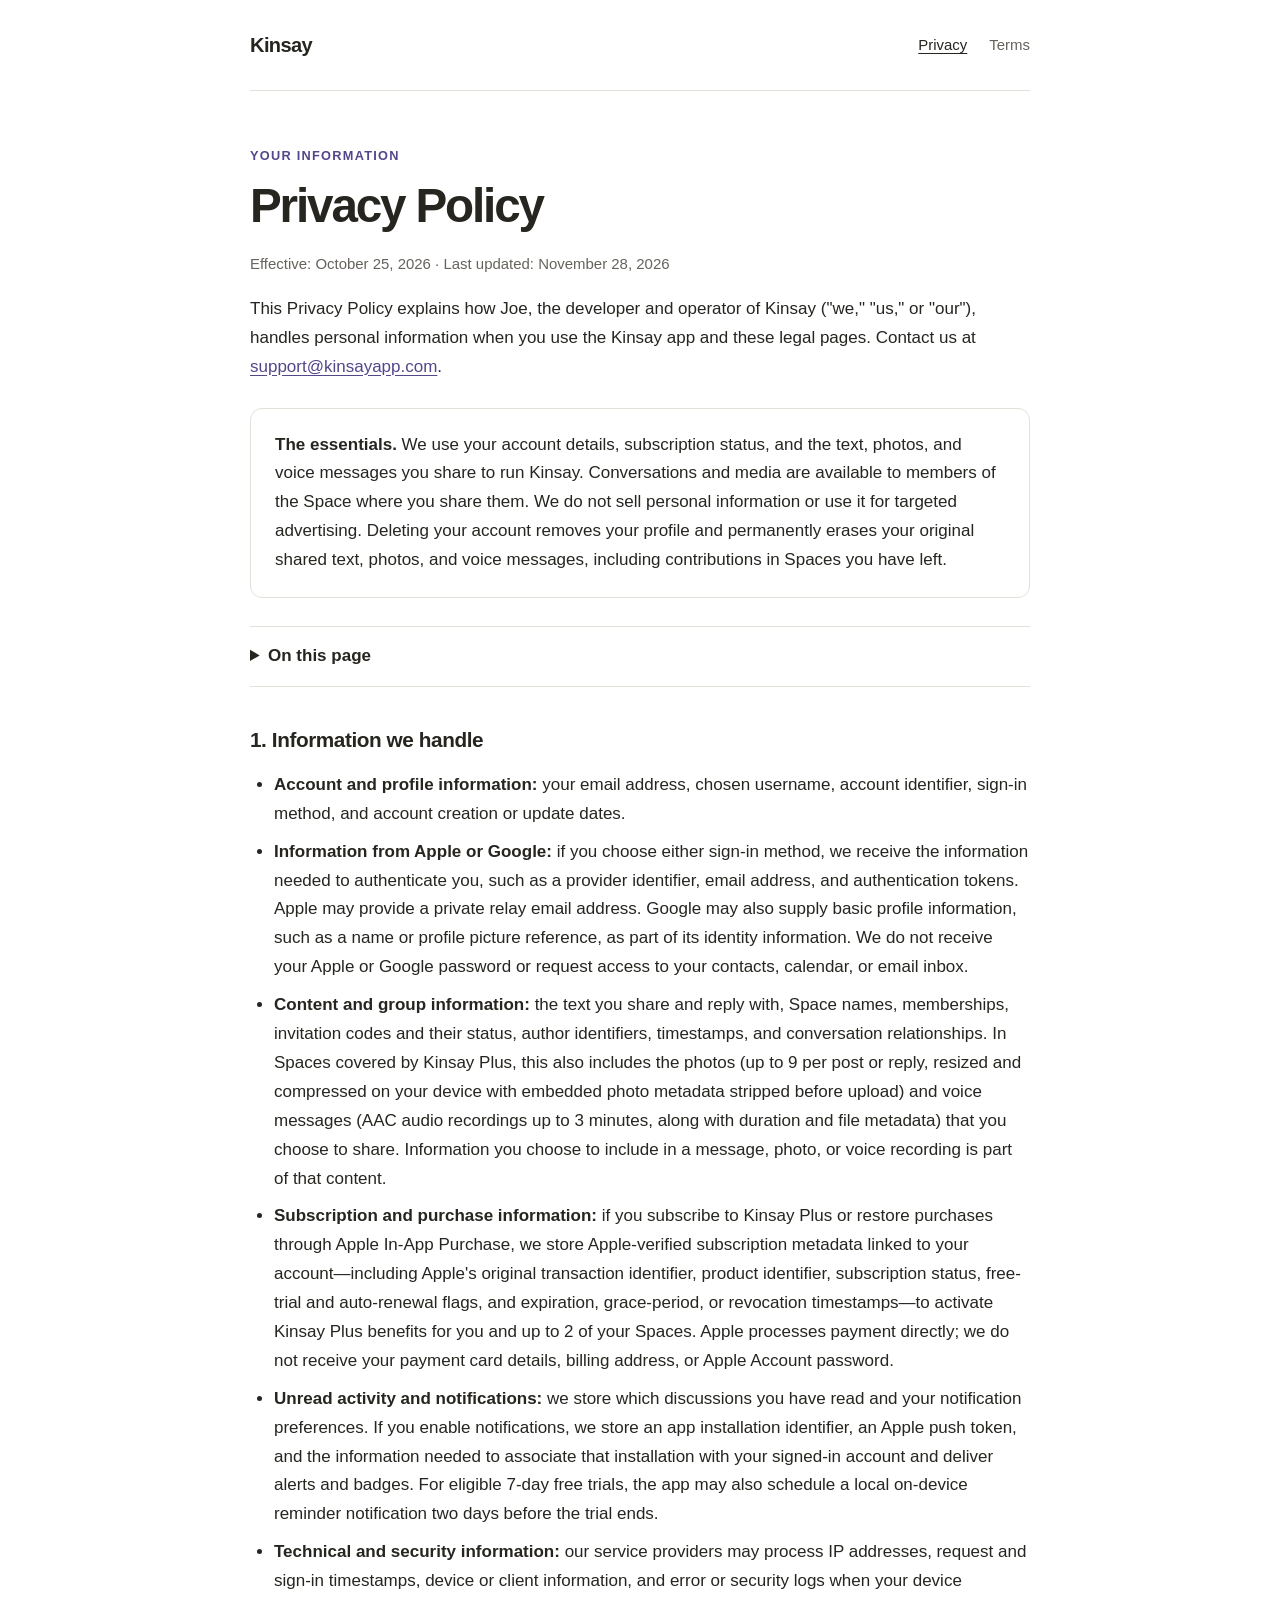
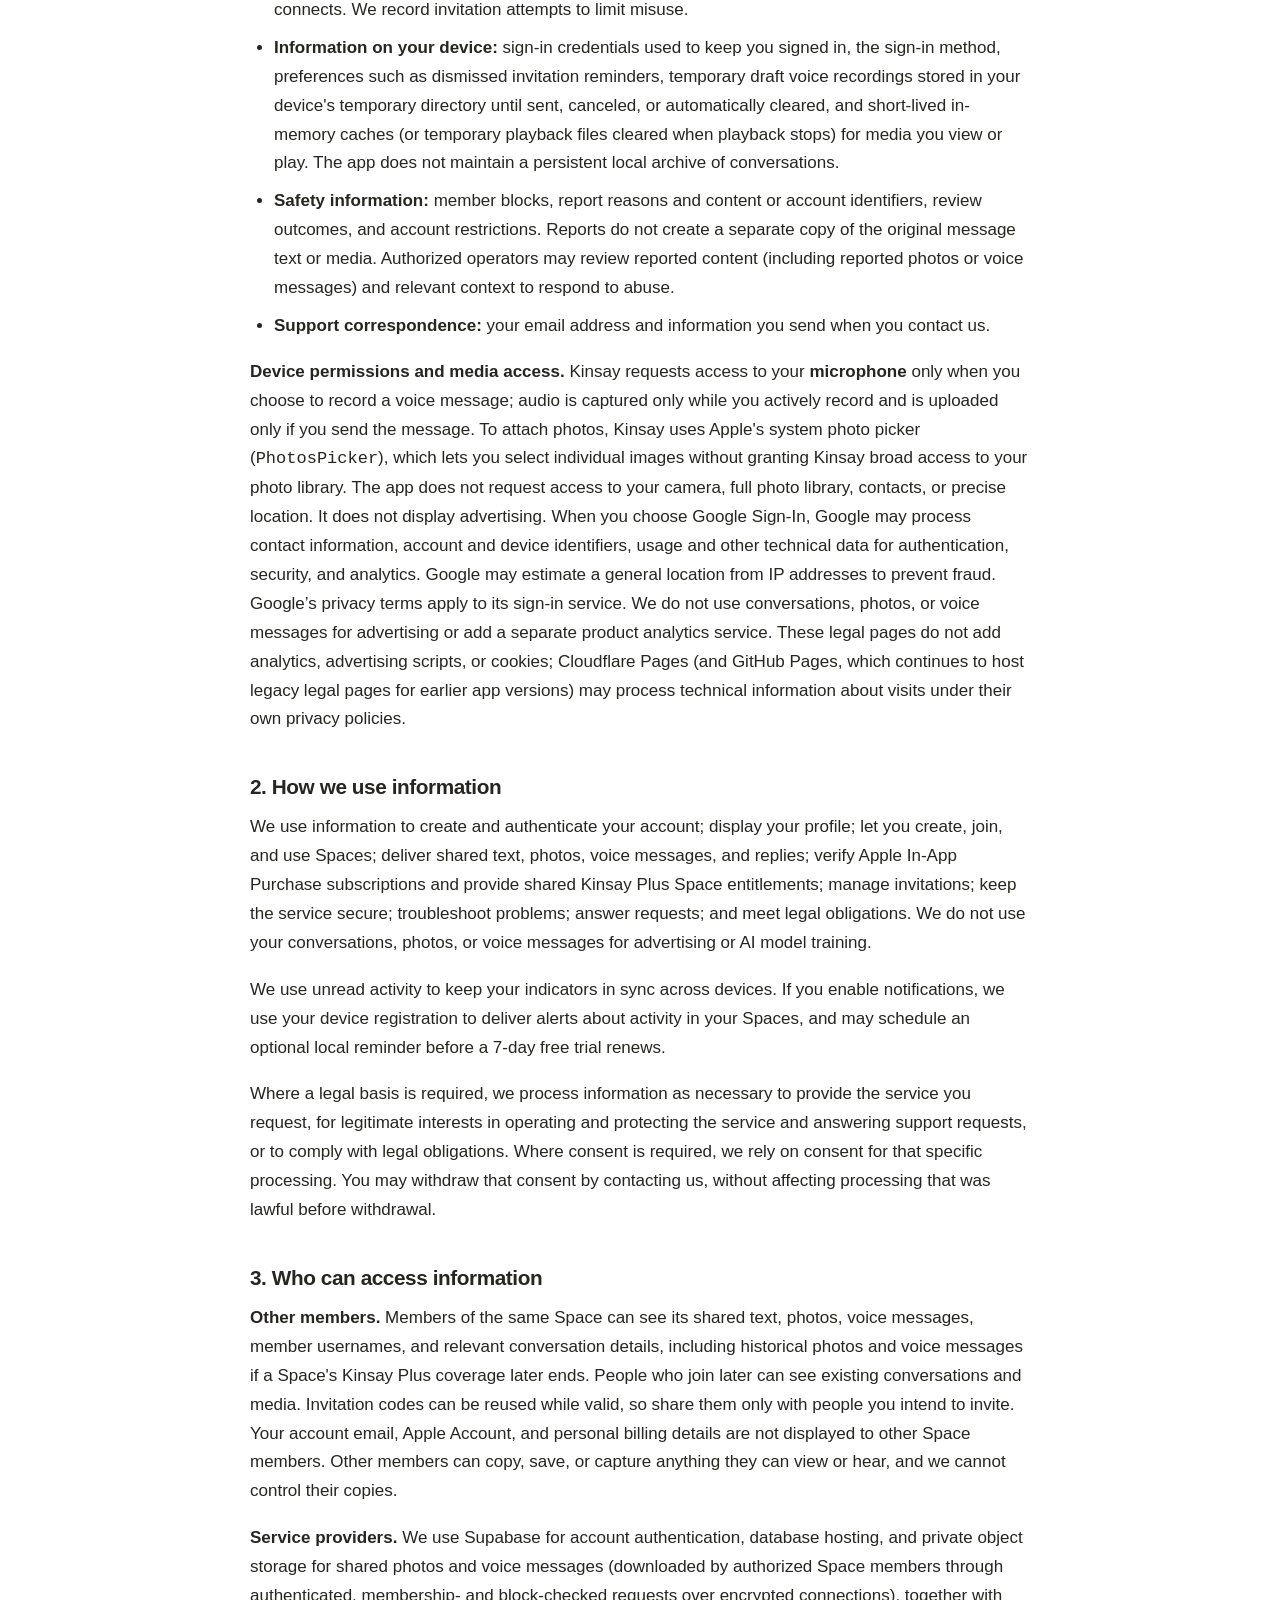
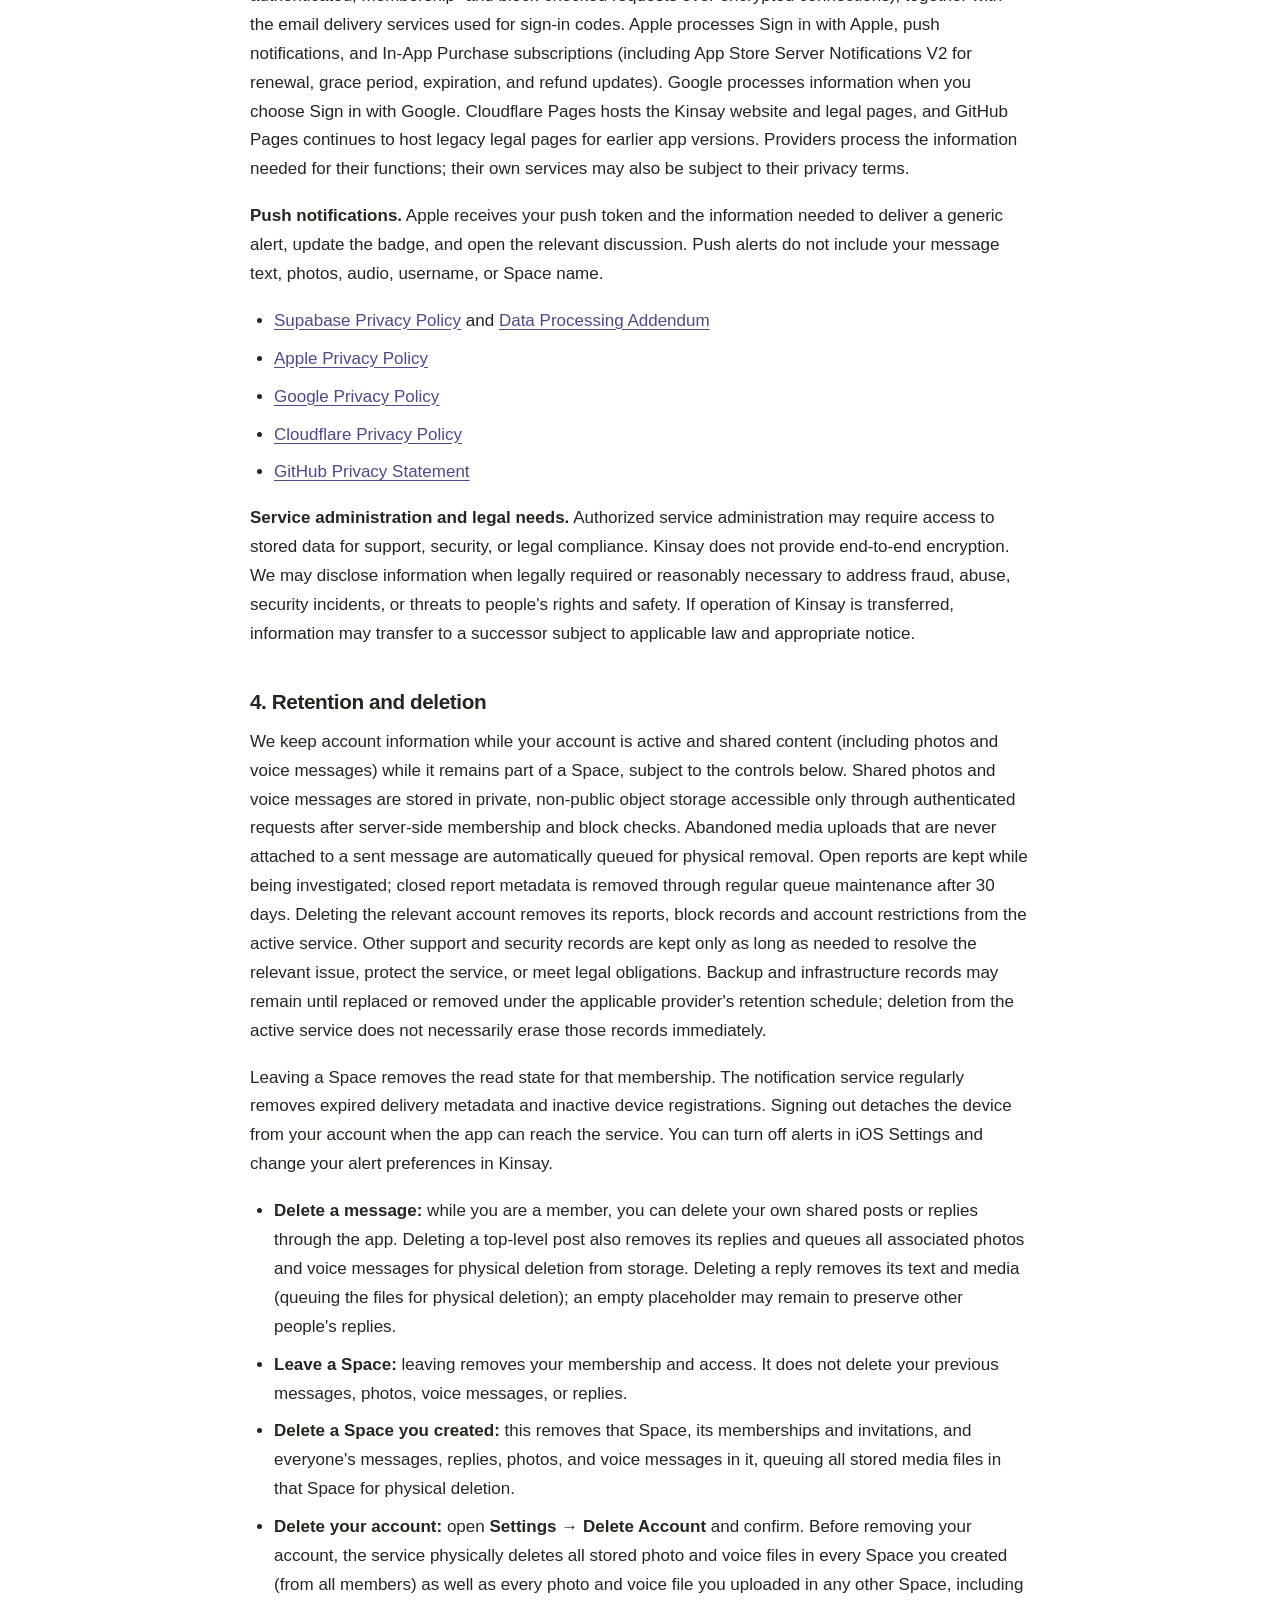
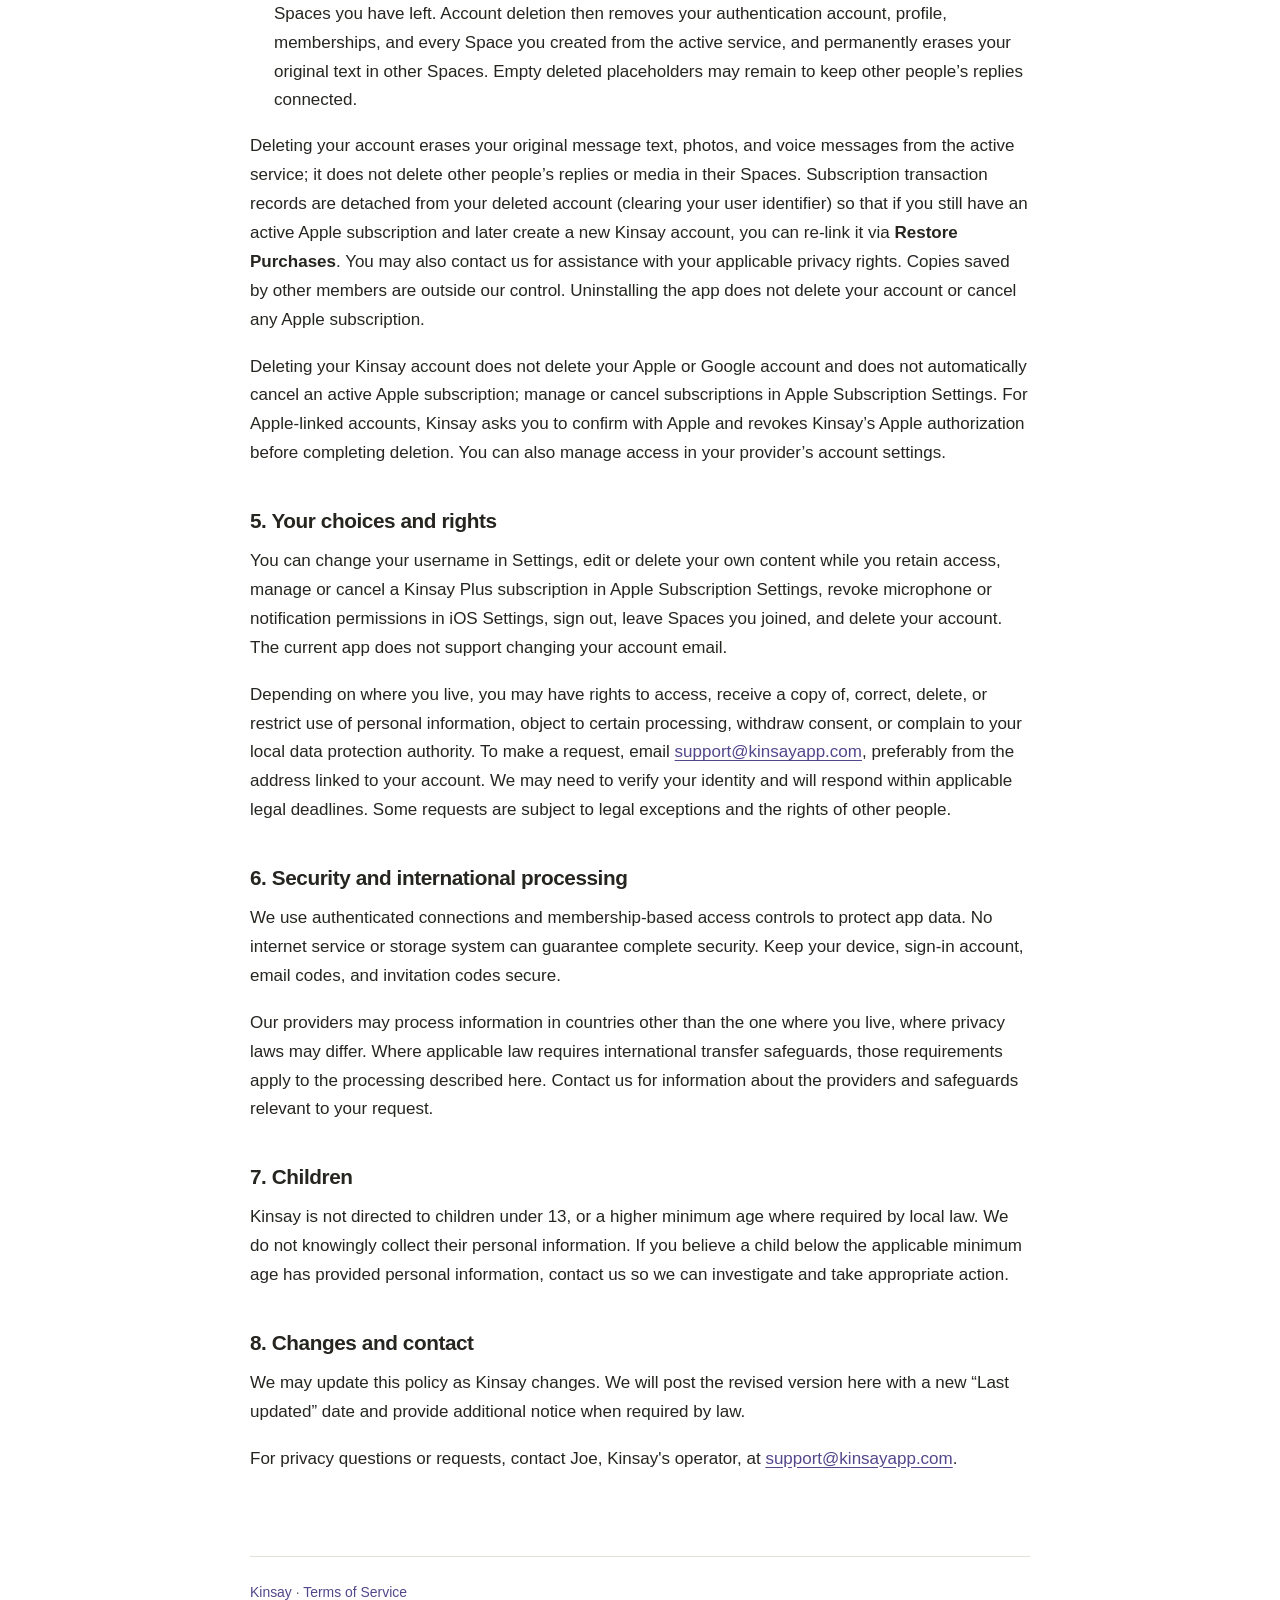
==== commit b935ded4: "Update contact email to support@kinsayapp.com and note Cloudflare Pages hosting" ====
--- a/privacy.html
+++ b/privacy.html
@@ -18,8 +18,8 @@
     <article aria-labelledby="title">
       <p class="eyebrow">Your information</p>
       <h1 id="title">Privacy Policy</h1>
-      <p class="date">Effective: October 25, 2026 · Last updated: November 24, 2026</p>
-      <p>This Privacy Policy explains how Joe, the developer and operator of Kinsay ("we," "us," or "our"), handles personal information when you use the Kinsay app and these legal pages. Contact us at <a class="contact" href="mailto:heyjoewynn@gmail.com">heyjoewynn@gmail.com</a>.</p>
+      <p class="date">Effective: October 25, 2026 · Last updated: November 28, 2026</p>
+      <p>This Privacy Policy explains how Joe, the developer and operator of Kinsay ("we," "us," or "our"), handles personal information when you use the Kinsay app and these legal pages. Contact us at <a class="contact" href="mailto:support@kinsayapp.com">support@kinsayapp.com</a>.</p>
       <div class="notice">
         <p><strong>The essentials.</strong> We use your account details, subscription status, and the text, photos, and voice messages you share to run Kinsay. Conversations and media are available to members of the Space where you share them. We do not sell personal information or use it for targeted advertising. Deleting your account removes your profile and permanently erases your original shared text, photos, and voice messages, including contributions in Spaces you have left.</p>
       </div>
@@ -48,19 +48,20 @@
         <li><strong>Safety information:</strong> member blocks, report reasons and content or account identifiers, review outcomes, and account restrictions. Reports do not create a separate copy of the original message text or media. Authorized operators may review reported content (including reported photos or voice messages) and relevant context to respond to abuse.</li>
         <li><strong>Support correspondence:</strong> your email address and information you send when you contact us.</li>
       </ul>
-      <p><strong>Device permissions and media access.</strong> Kinsay requests access to your <strong>microphone</strong> only when you choose to record a voice message; audio is captured only while you actively record and is uploaded only if you send the message. To attach photos, Kinsay uses Apple's system photo picker (<code>PhotosPicker</code>), which lets you select individual images without granting Kinsay broad access to your photo library. The app does not request access to your camera, full photo library, contacts, or precise location. It does not display advertising. When you choose Google Sign-In, Google may process contact information, account and device identifiers, usage and other technical data for authentication, security, and analytics. Google may estimate a general location from IP addresses to prevent fraud. Google’s privacy terms apply to its sign-in service. We do not use conversations, photos, or voice messages for advertising or add a separate product analytics service. These legal pages do not add analytics, advertising scripts, or cookies; GitHub, their host, may process technical information about visits under its own privacy statement.</p>
+      <p><strong>Device permissions and media access.</strong> Kinsay requests access to your <strong>microphone</strong> only when you choose to record a voice message; audio is captured only while you actively record and is uploaded only if you send the message. To attach photos, Kinsay uses Apple's system photo picker (<code>PhotosPicker</code>), which lets you select individual images without granting Kinsay broad access to your photo library. The app does not request access to your camera, full photo library, contacts, or precise location. It does not display advertising. When you choose Google Sign-In, Google may process contact information, account and device identifiers, usage and other technical data for authentication, security, and analytics. Google may estimate a general location from IP addresses to prevent fraud. Google’s privacy terms apply to its sign-in service. We do not use conversations, photos, or voice messages for advertising or add a separate product analytics service. These legal pages do not add analytics, advertising scripts, or cookies; Cloudflare Pages (and GitHub Pages, which continues to host legacy legal pages for earlier app versions) may process technical information about visits under their own privacy policies.</p>
       <h2 id="use">2. How we use information</h2>
       <p>We use information to create and authenticate your account; display your profile; let you create, join, and use Spaces; deliver shared text, photos, voice messages, and replies; verify Apple In-App Purchase subscriptions and provide shared Kinsay Plus Space entitlements; manage invitations; keep the service secure; troubleshoot problems; answer requests; and meet legal obligations. We do not use your conversations, photos, or voice messages for advertising or AI model training.</p>
       <p>We use unread activity to keep your indicators in sync across devices. If you enable notifications, we use your device registration to deliver alerts about activity in your Spaces, and may schedule an optional local reminder before a 7-day free trial renews.</p>
       <p>Where a legal basis is required, we process information as necessary to provide the service you request, for legitimate interests in operating and protecting the service and answering support requests, or to comply with legal obligations. Where consent is required, we rely on consent for that specific processing. You may withdraw that consent by contacting us, without affecting processing that was lawful before withdrawal.</p>
       <h2 id="sharing">3. Who can access information</h2>
       <p><strong>Other members.</strong> Members of the same Space can see its shared text, photos, voice messages, member usernames, and relevant conversation details, including historical photos and voice messages if a Space's Kinsay Plus coverage later ends. People who join later can see existing conversations and media. Invitation codes can be reused while valid, so share them only with people you intend to invite. Your account email, Apple Account, and personal billing details are not displayed to other Space members. Other members can copy, save, or capture anything they can view or hear, and we cannot control their copies.</p>
-      <p><strong>Service providers.</strong> We use Supabase for account authentication, database hosting, and private object storage for shared photos and voice messages (downloaded by authorized Space members through authenticated, membership- and block-checked requests over encrypted connections), together with the email delivery services used for sign-in codes. Apple processes Sign in with Apple, push notifications, and In-App Purchase subscriptions (including App Store Server Notifications V2 for renewal, grace period, expiration, and refund updates). Google processes information when you choose Sign in with Google. GitHub Pages hosts these legal pages. Providers process the information needed for their functions; their own services may also be subject to their privacy terms.</p>
+      <p><strong>Service providers.</strong> We use Supabase for account authentication, database hosting, and private object storage for shared photos and voice messages (downloaded by authorized Space members through authenticated, membership- and block-checked requests over encrypted connections), together with the email delivery services used for sign-in codes. Apple processes Sign in with Apple, push notifications, and In-App Purchase subscriptions (including App Store Server Notifications V2 for renewal, grace period, expiration, and refund updates). Google processes information when you choose Sign in with Google. Cloudflare Pages hosts the Kinsay website and legal pages, and GitHub Pages continues to host legacy legal pages for earlier app versions. Providers process the information needed for their functions; their own services may also be subject to their privacy terms.</p>
       <p><strong>Push notifications.</strong> Apple receives your push token and the information needed to deliver a generic alert, update the badge, and open the relevant discussion. Push alerts do not include your message text, photos, audio, username, or Space name.</p>
       <ul>
         <li><a href="https://supabase.com/privacy">Supabase Privacy Policy</a> and <a href="https://supabase.com/legal/dpa">Data Processing Addendum</a></li>
         <li><a href="https://www.apple.com/legal/privacy/">Apple Privacy Policy</a></li>
         <li><a href="https://policies.google.com/privacy">Google Privacy Policy</a></li>
+        <li><a href="https://www.cloudflare.com/privacypolicy/">Cloudflare Privacy Policy</a></li>
         <li><a href="https://docs.github.com/en/site-policy/privacy-policies/github-general-privacy-statement">GitHub Privacy Statement</a></li>
       </ul>
       <p><strong>Service administration and legal needs.</strong> Authorized service administration may require access to stored data for support, security, or legal compliance. Kinsay does not provide end-to-end encryption. We may disclose information when legally required or reasonably necessary to address fraud, abuse, security incidents, or threats to people's rights and safety. If operation of Kinsay is transferred, information may transfer to a successor subject to applicable law and appropriate notice.</p>
@@ -77,7 +78,7 @@
       <p>Deleting your Kinsay account does not delete your Apple or Google account and does not automatically cancel an active Apple subscription; manage or cancel subscriptions in Apple Subscription Settings. For Apple-linked accounts, Kinsay asks you to confirm with Apple and revokes Kinsay’s Apple authorization before completing deletion. You can also manage access in your provider’s account settings.</p>
       <h2 id="choices">5. Your choices and rights</h2>
       <p>You can change your username in Settings, edit or delete your own content while you retain access, manage or cancel a Kinsay Plus subscription in Apple Subscription Settings, revoke microphone or notification permissions in iOS Settings, sign out, leave Spaces you joined, and delete your account. The current app does not support changing your account email.</p>
-      <p>Depending on where you live, you may have rights to access, receive a copy of, correct, delete, or restrict use of personal information, object to certain processing, withdraw consent, or complain to your local data protection authority. To make a request, email <a class="contact" href="mailto:heyjoewynn@gmail.com">heyjoewynn@gmail.com</a>, preferably from the address linked to your account. We may need to verify your identity and will respond within applicable legal deadlines. Some requests are subject to legal exceptions and the rights of other people.</p>
+      <p>Depending on where you live, you may have rights to access, receive a copy of, correct, delete, or restrict use of personal information, object to certain processing, withdraw consent, or complain to your local data protection authority. To make a request, email <a class="contact" href="mailto:support@kinsayapp.com">support@kinsayapp.com</a>, preferably from the address linked to your account. We may need to verify your identity and will respond within applicable legal deadlines. Some requests are subject to legal exceptions and the rights of other people.</p>
       <h2 id="security">6. Security and international processing</h2>
       <p>We use authenticated connections and membership-based access controls to protect app data. No internet service or storage system can guarantee complete security. Keep your device, sign-in account, email codes, and invitation codes secure.</p>
       <p>Our providers may process information in countries other than the one where you live, where privacy laws may differ. Where applicable law requires international transfer safeguards, those requirements apply to the processing described here. Contact us for information about the providers and safeguards relevant to your request.</p>
@@ -85,7 +86,7 @@
       <p>Kinsay is not directed to children under 13, or a higher minimum age where required by local law. We do not knowingly collect their personal information. If you believe a child below the applicable minimum age has provided personal information, contact us so we can investigate and take appropriate action.</p>
       <h2 id="changes">8. Changes and contact</h2>
       <p>We may update this policy as Kinsay changes. We will post the revised version here with a new “Last updated” date and provide additional notice when required by law.</p>
-      <p>For privacy questions or requests, contact Joe, Kinsay's operator, at <a class="contact" href="mailto:heyjoewynn@gmail.com">heyjoewynn@gmail.com</a>.</p>
+      <p>For privacy questions or requests, contact Joe, Kinsay's operator, at <a class="contact" href="mailto:support@kinsayapp.com">support@kinsayapp.com</a>.</p>
     </article>
   </main>
   <footer class="site-footer"><a href="./">Kinsay</a> · <a href="terms.html">Terms of Service</a></footer>
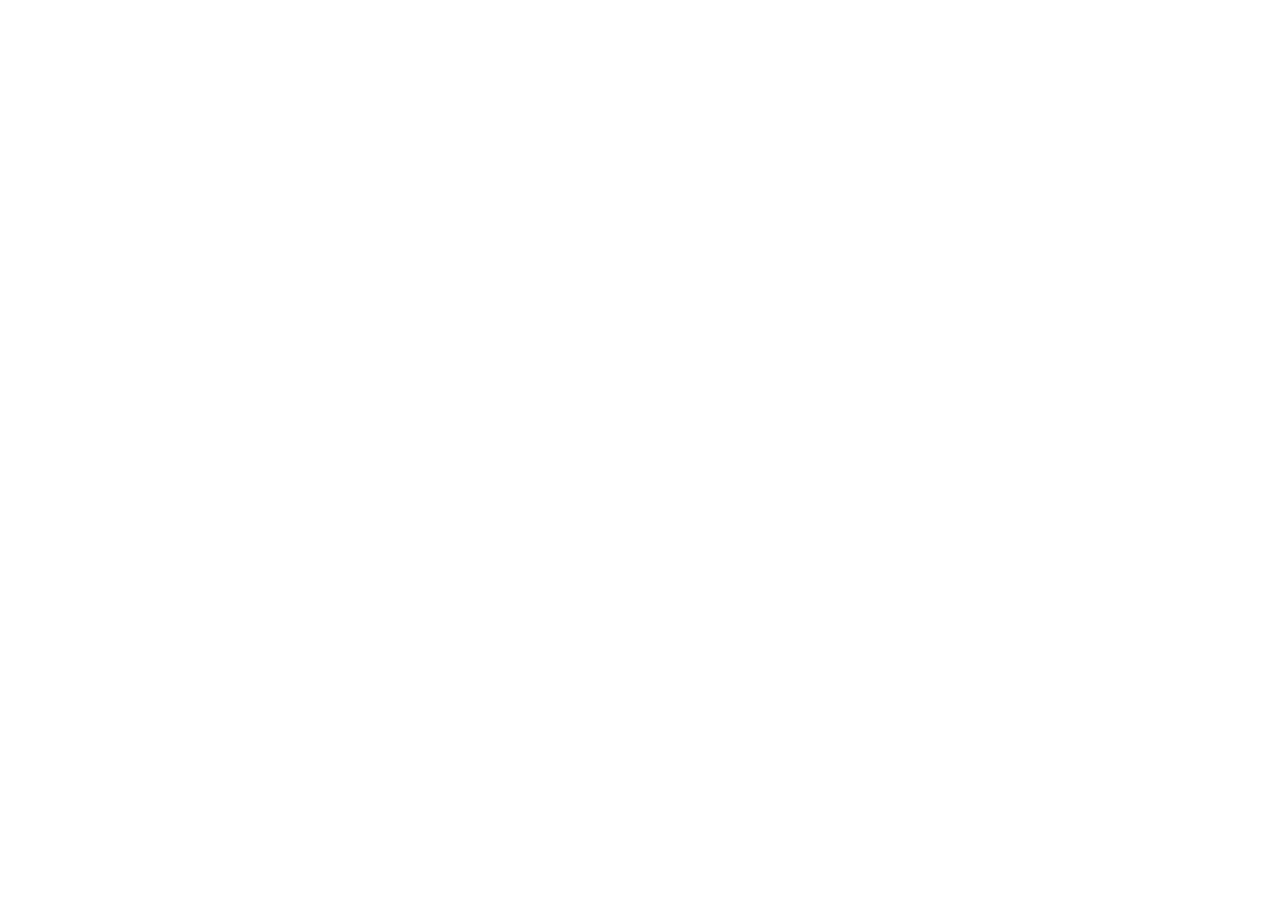
==== commit 2af83f9a: "Redirect privacy and terms pages to kinsayapp.com" ====
--- a/privacy.html
+++ b/privacy.html
@@ -3,92 +3,25 @@
 <head>
   <meta charset="utf-8">
   <meta name="viewport" content="width=device-width, initial-scale=1">
-  <meta name="description" content="Learn how Kinsay handles account details, shared conversations, sign-in information, and account deletion.">
   <meta name="referrer" content="no-referrer">
+  <meta http-equiv="refresh" content="0; url=https://kinsayapp.com/privacy">
   <title>Privacy Policy — Kinsay</title>
+  <link rel="canonical" href="https://kinsayapp.com/privacy">
   <link rel="stylesheet" href="styles.css">
+  <script>
+    window.location.replace("https://kinsayapp.com/privacy");
+  </script>
 </head>
 <body>
-  <a class="skip-link" href="#main">Skip to content</a>
-  <header class="site-header">
-    <a class="brand" href="./" aria-label="Kinsay home">Kinsay</a>
-    <nav aria-label="Legal"><a href="privacy.html" aria-current="page">Privacy</a><a href="terms.html">Terms</a></nav>
-  </header>
   <main id="main">
     <article aria-labelledby="title">
-      <p class="eyebrow">Your information</p>
+      <p class="eyebrow">Redirecting</p>
       <h1 id="title">Privacy Policy</h1>
-      <p class="date">Effective: October 25, 2026 · Last updated: November 28, 2026</p>
-      <p>This Privacy Policy explains how Joe, the developer and operator of Kinsay ("we," "us," or "our"), handles personal information when you use the Kinsay app and these legal pages. Contact us at <a class="contact" href="mailto:support@kinsayapp.com">support@kinsayapp.com</a>.</p>
-      <div class="notice">
-        <p><strong>The essentials.</strong> We use your account details, subscription status, and the text, photos, and voice messages you share to run Kinsay. Conversations and media are available to members of the Space where you share them. We do not sell personal information or use it for targeted advertising. Deleting your account removes your profile and permanently erases your original shared text, photos, and voice messages, including contributions in Spaces you have left.</p>
-      </div>
-      <details>
-        <summary>On this page</summary>
-        <ol>
-          <li><a href="#information">Information we handle</a></li>
-          <li><a href="#use">How we use information</a></li>
-          <li><a href="#sharing">Who can access information</a></li>
-          <li><a href="#retention">Retention and deletion</a></li>
-          <li><a href="#choices">Your choices and rights</a></li>
-          <li><a href="#security">Security and international processing</a></li>
-          <li><a href="#children">Children</a></li>
-          <li><a href="#changes">Changes and contact</a></li>
-        </ol>
-      </details>
-      <h2 id="information">1. Information we handle</h2>
-      <ul>
-        <li><strong>Account and profile information:</strong> your email address, chosen username, account identifier, sign-in method, and account creation or update dates.</li>
-        <li><strong>Information from Apple or Google:</strong> if you choose either sign-in method, we receive the information needed to authenticate you, such as a provider identifier, email address, and authentication tokens. Apple may provide a private relay email address. Google may also supply basic profile information, such as a name or profile picture reference, as part of its identity information. We do not receive your Apple or Google password or request access to your contacts, calendar, or email inbox.</li>
-        <li><strong>Content and group information:</strong> the text you share and reply with, Space names, memberships, invitation codes and their status, author identifiers, timestamps, and conversation relationships. In Spaces covered by Kinsay Plus, this also includes the photos (up to 9 per post or reply, resized and compressed on your device with embedded photo metadata stripped before upload) and voice messages (AAC audio recordings up to 3 minutes, along with duration and file metadata) that you choose to share. Information you choose to include in a message, photo, or voice recording is part of that content.</li>
-        <li><strong>Subscription and purchase information:</strong> if you subscribe to Kinsay Plus or restore purchases through Apple In-App Purchase, we store Apple-verified subscription metadata linked to your account—including Apple's original transaction identifier, product identifier, subscription status, free-trial and auto-renewal flags, and expiration, grace-period, or revocation timestamps—to activate Kinsay Plus benefits for you and up to 2 of your Spaces. Apple processes payment directly; we do not receive your payment card details, billing address, or Apple Account password.</li>
-        <li><strong>Unread activity and notifications:</strong> we store which discussions you have read and your notification preferences. If you enable notifications, we store an app installation identifier, an Apple push token, and the information needed to associate that installation with your signed-in account and deliver alerts and badges. For eligible 7-day free trials, the app may also schedule a local on-device reminder notification two days before the trial ends.</li>
-        <li><strong>Technical and security information:</strong> our service providers may process IP addresses, request and sign-in timestamps, device or client information, and error or security logs when your device connects. We record invitation attempts to limit misuse.</li>
-        <li><strong>Information on your device:</strong> sign-in credentials used to keep you signed in, the sign-in method, preferences such as dismissed invitation reminders, temporary draft voice recordings stored in your device's temporary directory until sent, canceled, or automatically cleared, and short-lived in-memory caches (or temporary playback files cleared when playback stops) for media you view or play. The app does not maintain a persistent local archive of conversations.</li>
-        <li><strong>Safety information:</strong> member blocks, report reasons and content or account identifiers, review outcomes, and account restrictions. Reports do not create a separate copy of the original message text or media. Authorized operators may review reported content (including reported photos or voice messages) and relevant context to respond to abuse.</li>
-        <li><strong>Support correspondence:</strong> your email address and information you send when you contact us.</li>
-      </ul>
-      <p><strong>Device permissions and media access.</strong> Kinsay requests access to your <strong>microphone</strong> only when you choose to record a voice message; audio is captured only while you actively record and is uploaded only if you send the message. To attach photos, Kinsay uses Apple's system photo picker (<code>PhotosPicker</code>), which lets you select individual images without granting Kinsay broad access to your photo library. The app does not request access to your camera, full photo library, contacts, or precise location. It does not display advertising. When you choose Google Sign-In, Google may process contact information, account and device identifiers, usage and other technical data for authentication, security, and analytics. Google may estimate a general location from IP addresses to prevent fraud. Google’s privacy terms apply to its sign-in service. We do not use conversations, photos, or voice messages for advertising or add a separate product analytics service. These legal pages do not add analytics, advertising scripts, or cookies; Cloudflare Pages (and GitHub Pages, which continues to host legacy legal pages for earlier app versions) may process technical information about visits under their own privacy policies.</p>
-      <h2 id="use">2. How we use information</h2>
-      <p>We use information to create and authenticate your account; display your profile; let you create, join, and use Spaces; deliver shared text, photos, voice messages, and replies; verify Apple In-App Purchase subscriptions and provide shared Kinsay Plus Space entitlements; manage invitations; keep the service secure; troubleshoot problems; answer requests; and meet legal obligations. We do not use your conversations, photos, or voice messages for advertising or AI model training.</p>
-      <p>We use unread activity to keep your indicators in sync across devices. If you enable notifications, we use your device registration to deliver alerts about activity in your Spaces, and may schedule an optional local reminder before a 7-day free trial renews.</p>
-      <p>Where a legal basis is required, we process information as necessary to provide the service you request, for legitimate interests in operating and protecting the service and answering support requests, or to comply with legal obligations. Where consent is required, we rely on consent for that specific processing. You may withdraw that consent by contacting us, without affecting processing that was lawful before withdrawal.</p>
-      <h2 id="sharing">3. Who can access information</h2>
-      <p><strong>Other members.</strong> Members of the same Space can see its shared text, photos, voice messages, member usernames, and relevant conversation details, including historical photos and voice messages if a Space's Kinsay Plus coverage later ends. People who join later can see existing conversations and media. Invitation codes can be reused while valid, so share them only with people you intend to invite. Your account email, Apple Account, and personal billing details are not displayed to other Space members. Other members can copy, save, or capture anything they can view or hear, and we cannot control their copies.</p>
-      <p><strong>Service providers.</strong> We use Supabase for account authentication, database hosting, and private object storage for shared photos and voice messages (downloaded by authorized Space members through authenticated, membership- and block-checked requests over encrypted connections), together with the email delivery services used for sign-in codes. Apple processes Sign in with Apple, push notifications, and In-App Purchase subscriptions (including App Store Server Notifications V2 for renewal, grace period, expiration, and refund updates). Google processes information when you choose Sign in with Google. Cloudflare Pages hosts the Kinsay website and legal pages, and GitHub Pages continues to host legacy legal pages for earlier app versions. Providers process the information needed for their functions; their own services may also be subject to their privacy terms.</p>
-      <p><strong>Push notifications.</strong> Apple receives your push token and the information needed to deliver a generic alert, update the badge, and open the relevant discussion. Push alerts do not include your message text, photos, audio, username, or Space name.</p>
-      <ul>
-        <li><a href="https://supabase.com/privacy">Supabase Privacy Policy</a> and <a href="https://supabase.com/legal/dpa">Data Processing Addendum</a></li>
-        <li><a href="https://www.apple.com/legal/privacy/">Apple Privacy Policy</a></li>
-        <li><a href="https://policies.google.com/privacy">Google Privacy Policy</a></li>
-        <li><a href="https://www.cloudflare.com/privacypolicy/">Cloudflare Privacy Policy</a></li>
-        <li><a href="https://docs.github.com/en/site-policy/privacy-policies/github-general-privacy-statement">GitHub Privacy Statement</a></li>
-      </ul>
-      <p><strong>Service administration and legal needs.</strong> Authorized service administration may require access to stored data for support, security, or legal compliance. Kinsay does not provide end-to-end encryption. We may disclose information when legally required or reasonably necessary to address fraud, abuse, security incidents, or threats to people's rights and safety. If operation of Kinsay is transferred, information may transfer to a successor subject to applicable law and appropriate notice.</p>
-      <h2 id="retention">4. Retention and deletion</h2>
-      <p>We keep account information while your account is active and shared content (including photos and voice messages) while it remains part of a Space, subject to the controls below. Shared photos and voice messages are stored in private, non-public object storage accessible only through authenticated requests after server-side membership and block checks. Abandoned media uploads that are never attached to a sent message are automatically queued for physical removal. Open reports are kept while being investigated; closed report metadata is removed through regular queue maintenance after 30 days. Deleting the relevant account removes its reports, block records and account restrictions from the active service. Other support and security records are kept only as long as needed to resolve the relevant issue, protect the service, or meet legal obligations. Backup and infrastructure records may remain until replaced or removed under the applicable provider's retention schedule; deletion from the active service does not necessarily erase those records immediately.</p>
-      <p>Leaving a Space removes the read state for that membership. The notification service regularly removes expired delivery metadata and inactive device registrations. Signing out detaches the device from your account when the app can reach the service. You can turn off alerts in iOS Settings and change your alert preferences in Kinsay.</p>
-      <ul>
-        <li><strong>Delete a message:</strong> while you are a member, you can delete your own shared posts or replies through the app. Deleting a top-level post also removes its replies and queues all associated photos and voice messages for physical deletion from storage. Deleting a reply removes its text and media (queuing the files for physical deletion); an empty placeholder may remain to preserve other people's replies.</li>
-        <li><strong>Leave a Space:</strong> leaving removes your membership and access. It does not delete your previous messages, photos, voice messages, or replies.</li>
-        <li><strong>Delete a Space you created:</strong> this removes that Space, its memberships and invitations, and everyone's messages, replies, photos, and voice messages in it, queuing all stored media files in that Space for physical deletion.</li>
-        <li><strong>Delete your account:</strong> open <strong>Settings → Delete Account</strong> and confirm. Before removing your account, the service physically deletes all stored photo and voice files in every Space you created (from all members) as well as every photo and voice file you uploaded in any other Space, including Spaces you have left. Account deletion then removes your authentication account, profile, memberships, and every Space you created from the active service, and permanently erases your original text in other Spaces. Empty deleted placeholders may remain to keep other people’s replies connected.</li>
-      </ul>
-      <p>Deleting your account erases your original message text, photos, and voice messages from the active service; it does not delete other people’s replies or media in their Spaces. Subscription transaction records are detached from your deleted account (clearing your user identifier) so that if you still have an active Apple subscription and later create a new Kinsay account, you can re-link it via <strong>Restore Purchases</strong>. You may also contact us for assistance with your applicable privacy rights. Copies saved by other members are outside our control. Uninstalling the app does not delete your account or cancel any Apple subscription.</p>
-      <p>Deleting your Kinsay account does not delete your Apple or Google account and does not automatically cancel an active Apple subscription; manage or cancel subscriptions in Apple Subscription Settings. For Apple-linked accounts, Kinsay asks you to confirm with Apple and revokes Kinsay’s Apple authorization before completing deletion. You can also manage access in your provider’s account settings.</p>
-      <h2 id="choices">5. Your choices and rights</h2>
-      <p>You can change your username in Settings, edit or delete your own content while you retain access, manage or cancel a Kinsay Plus subscription in Apple Subscription Settings, revoke microphone or notification permissions in iOS Settings, sign out, leave Spaces you joined, and delete your account. The current app does not support changing your account email.</p>
-      <p>Depending on where you live, you may have rights to access, receive a copy of, correct, delete, or restrict use of personal information, object to certain processing, withdraw consent, or complain to your local data protection authority. To make a request, email <a class="contact" href="mailto:support@kinsayapp.com">support@kinsayapp.com</a>, preferably from the address linked to your account. We may need to verify your identity and will respond within applicable legal deadlines. Some requests are subject to legal exceptions and the rights of other people.</p>
-      <h2 id="security">6. Security and international processing</h2>
-      <p>We use authenticated connections and membership-based access controls to protect app data. No internet service or storage system can guarantee complete security. Keep your device, sign-in account, email codes, and invitation codes secure.</p>
-      <p>Our providers may process information in countries other than the one where you live, where privacy laws may differ. Where applicable law requires international transfer safeguards, those requirements apply to the processing described here. Contact us for information about the providers and safeguards relevant to your request.</p>
-      <h2 id="children">7. Children</h2>
-      <p>Kinsay is not directed to children under 13, or a higher minimum age where required by local law. We do not knowingly collect their personal information. If you believe a child below the applicable minimum age has provided personal information, contact us so we can investigate and take appropriate action.</p>
-      <h2 id="changes">8. Changes and contact</h2>
-      <p>We may update this policy as Kinsay changes. We will post the revised version here with a new “Last updated” date and provide additional notice when required by law.</p>
-      <p>For privacy questions or requests, contact Joe, Kinsay's operator, at <a class="contact" href="mailto:support@kinsayapp.com">support@kinsayapp.com</a>.</p>
+      <p>The Kinsay Privacy Policy has moved to <a href="https://kinsayapp.com/privacy">https://kinsayapp.com/privacy</a>.</p>
+      <noscript>
+        <p><a href="https://kinsayapp.com/privacy">Open the Privacy Policy on kinsayapp.com</a></p>
+      </noscript>
     </article>
   </main>
-  <footer class="site-footer"><a href="./">Kinsay</a> · <a href="terms.html">Terms of Service</a></footer>
 </body>
 </html>
